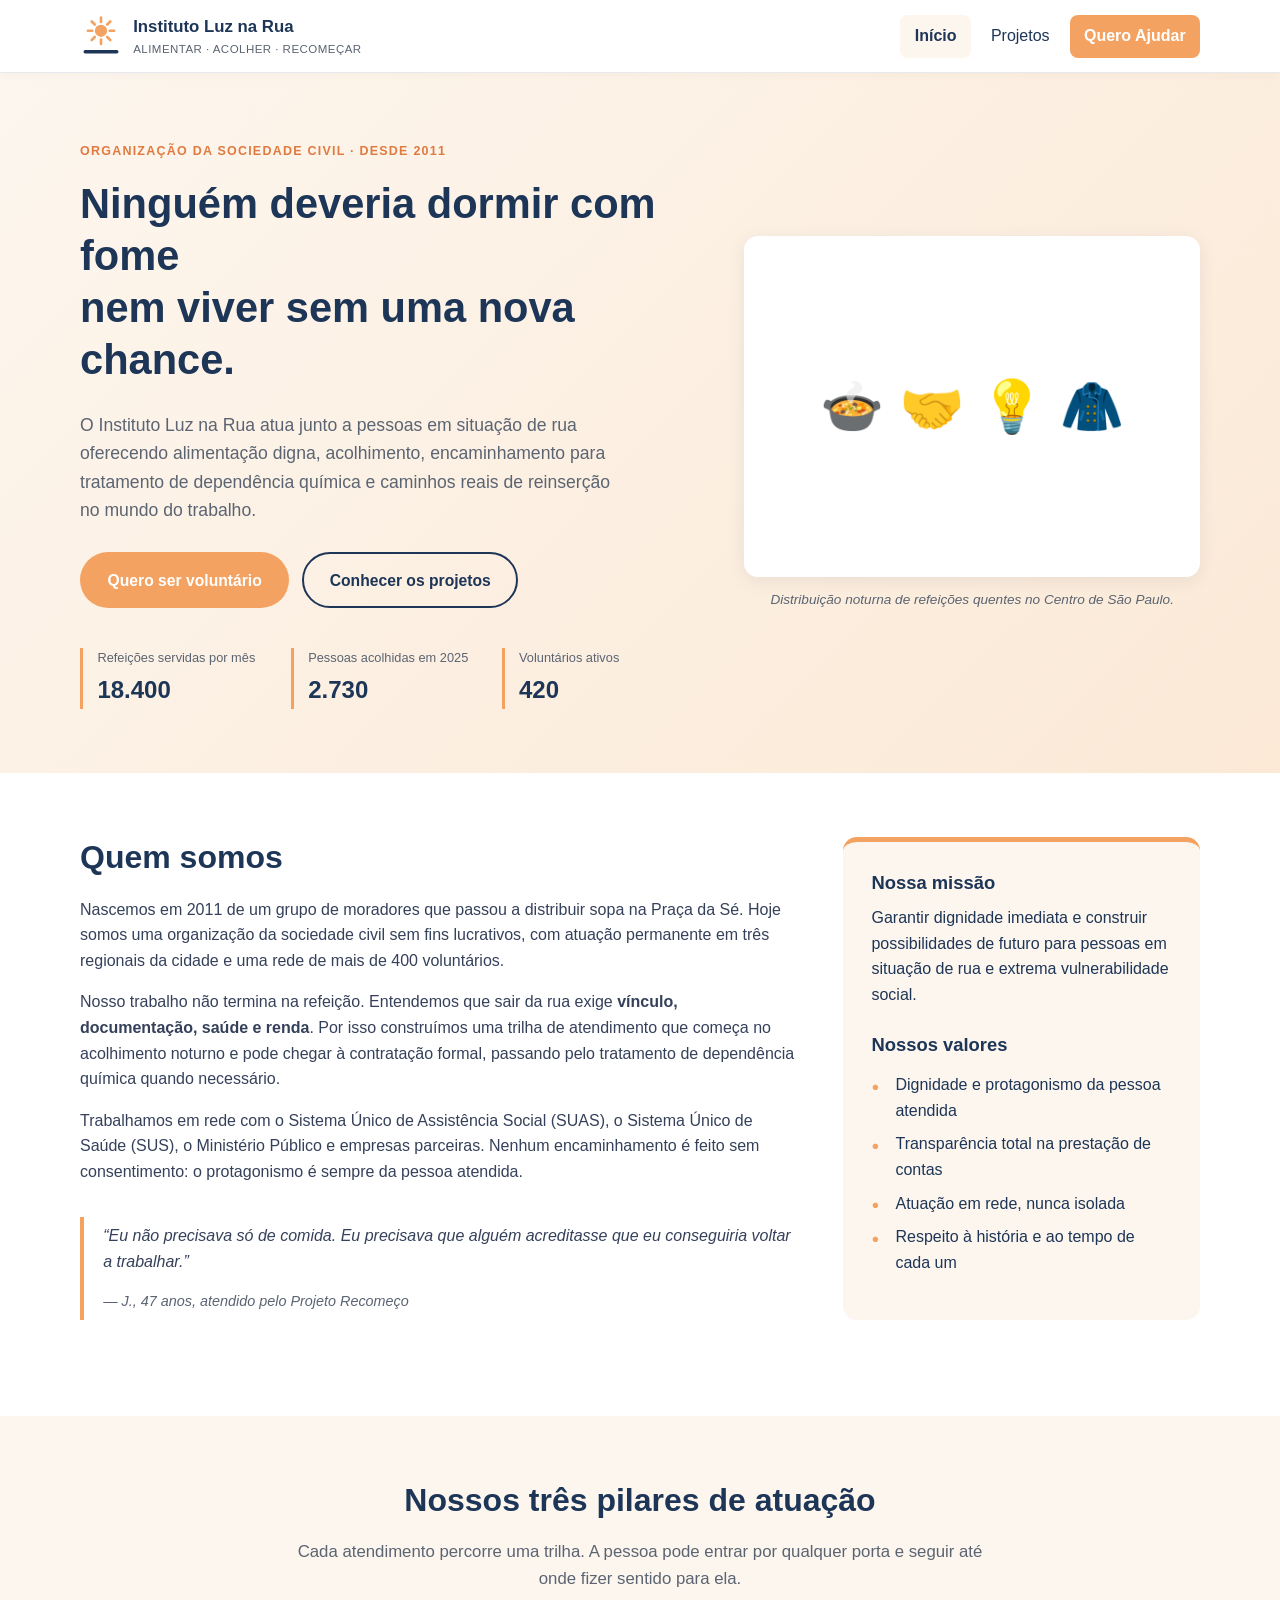
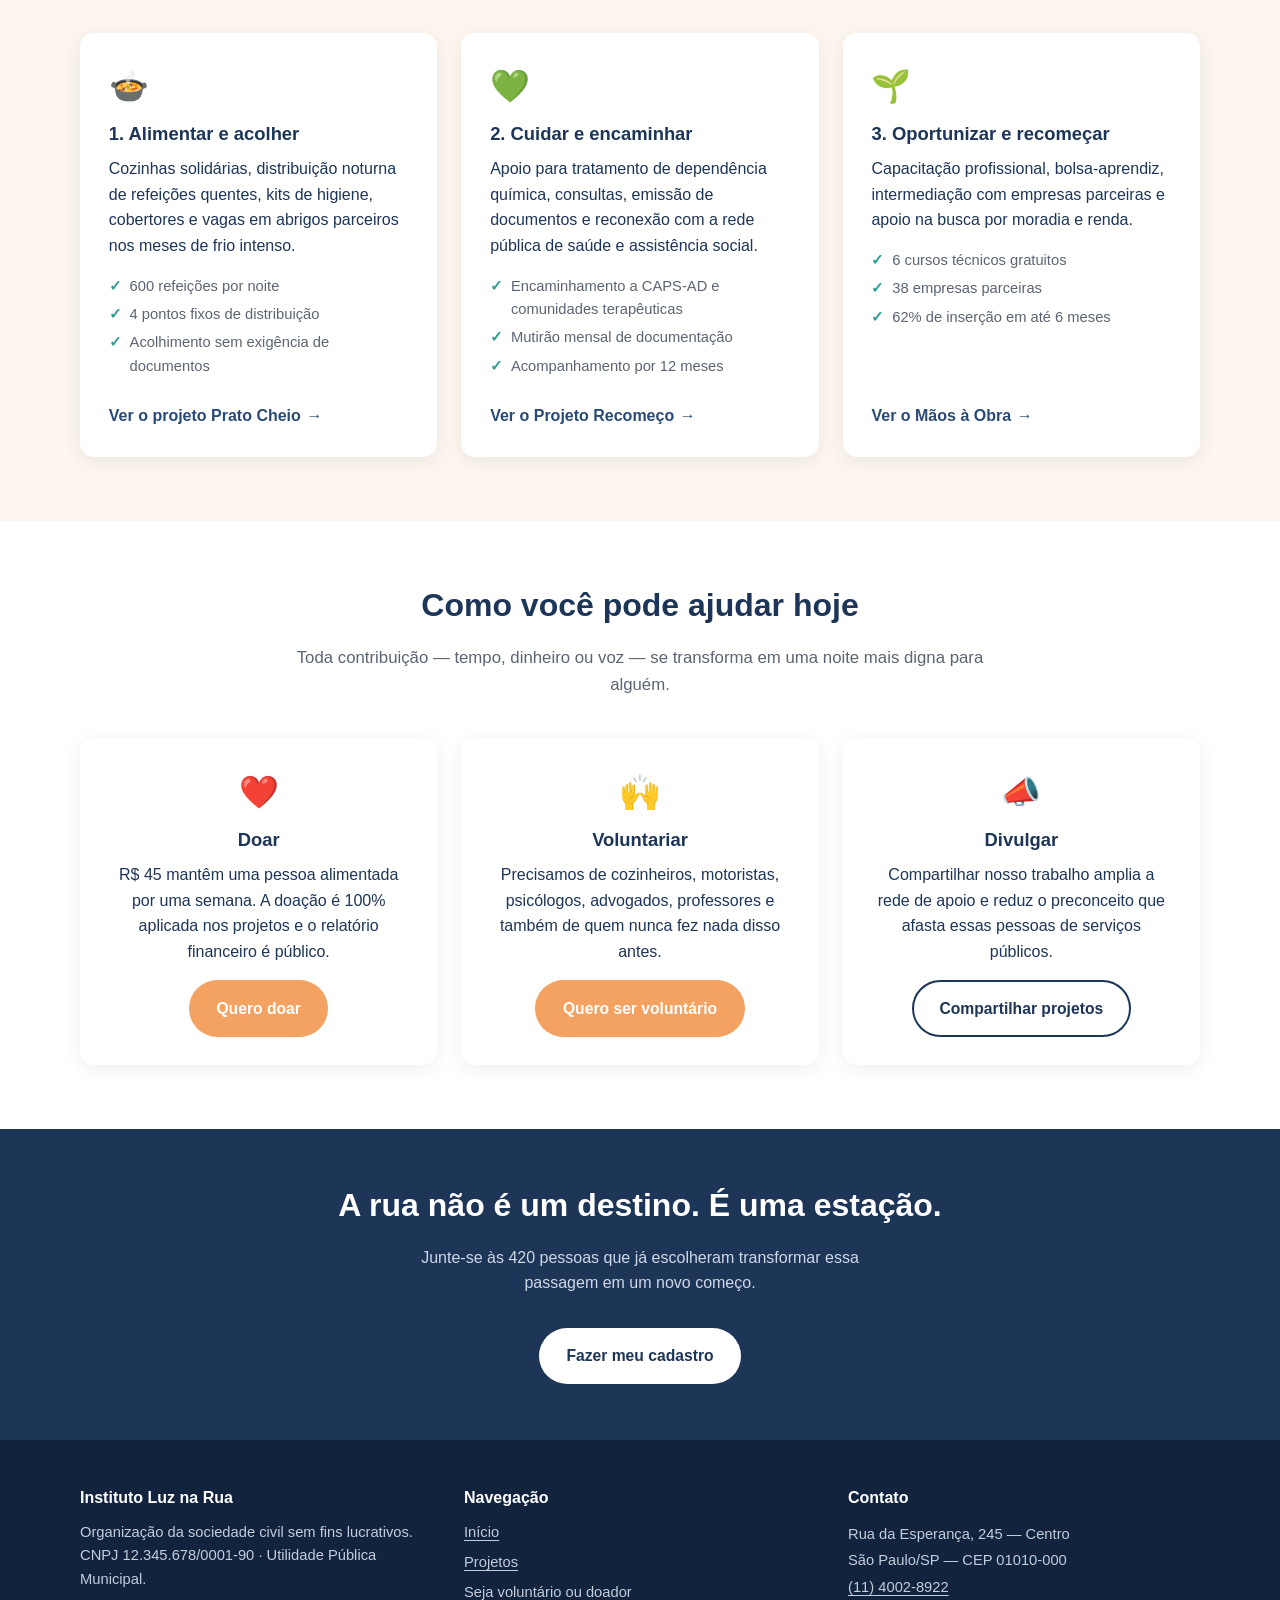
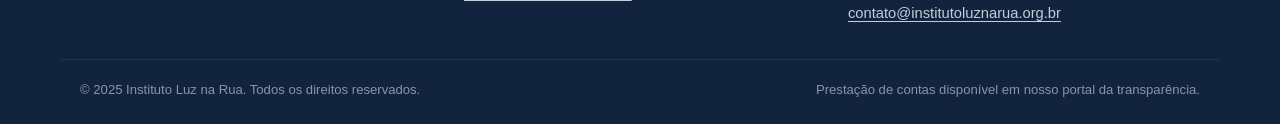
==== index.html @ 0a5a3727 "Adicionando primeira versão para testes Criação de primeira versão do site da ONG para testes de vis" ====
<!DOCTYPE html>
<html lang="pt-BR">
<head>
  <meta charset="UTF-8">
  <meta name="viewport" content="width=device-width, initial-scale=1.0">

  <title>Instituto Luz na Rua | Alimentar, acolher e recomeçar</title>
  <meta name="description" content="ONG que atua junto à população em situação de rua: alimentação, acolhimento, encaminhamento para tratamento de dependência química e geração de oportunidades.">
  <meta name="keywords" content="ONG, população em situação de rua, terceiro setor, voluntariado, doação, dependência química, inclusão social">
  <meta name="author" content="Instituto Luz na Rua">
  <meta name="robots" content="index, follow">
  <link rel="canonical" href="https://www.institutoluznarua.org.br/index.html">

  <meta property="og:type" content="website">
  <meta property="og:title" content="Instituto Luz na Rua | Alimentar, acolher e recomeçar">
  <meta property="og:description" content="Transformamos a rua em ponto de partida. Conheça nossos projetos e faça parte dessa rede de cuidado.">
  <meta property="og:locale" content="pt_BR">

  <link rel="icon" href="data:image/svg+xml,<svg xmlns='http://www.w3.org/2000/svg' viewBox='0 0 48 48'><circle cx='24' cy='20' r='10' fill='%23f4a261'/><path d='M6 42h36' stroke='%231d3557' stroke-width='4' stroke-linecap='round'/></svg>">
  <link rel="stylesheet" href="css/estilo.css">

  <script type="application/ld+json">
  {
    "@context": "https://schema.org",
    "@type": "NGO",
    "name": "Instituto Luz na Rua",
    "url": "https://www.institutoluznarua.org.br",
    "description": "Organização sem fins lucrativos que atua junto à população em situação de rua.",
    "address": {
      "@type": "PostalAddress",
      "streetAddress": "Rua da Esperança, 245 - Centro",
      "addressLocality": "São Paulo",
      "addressRegion": "SP",
      "postalCode": "01010-000",
      "addressCountry": "BR"
    },
    "telephone": "+55-11-4002-8922",
    "email": "contato@institutoluznarua.org.br"
  }
  </script>
</head>

<body>

  <a class="pular-navegacao" href="#conteudo-principal">Pular para o conteúdo principal</a>

  <header class="cabecalho">
    <div class="container cabecalho__interno">

      <a href="index.html" class="logo" aria-label="Instituto Luz na Rua — página inicial">
        <svg class="logo__icone" viewBox="0 0 48 48" width="42" height="42" aria-hidden="true" focusable="false">
          <circle cx="24" cy="18" r="7" fill="#f4a261"></circle>
          <g stroke="#f4a261" stroke-width="3" stroke-linecap="round">
            <path d="M24 3v5"></path><path d="M24 28v5"></path>
            <path d="M9 18h5"></path><path d="M34 18h5"></path>
            <path d="M13.4 7.4l3.5 3.5"></path><path d="M31.1 25.1l3.5 3.5"></path>
            <path d="M34.6 7.4l-3.5 3.5"></path><path d="M16.9 25.1l-3.5 3.5"></path>
          </g>
          <path d="M6 42h36" stroke="#1d3557" stroke-width="4" stroke-linecap="round"></path>
        </svg>
        <span class="logo__texto">
          <strong>Instituto Luz na Rua</strong>
          <small>Alimentar · Acolher · Recomeçar</small>
        </span>
      </a>

      <nav class="navegacao" aria-label="Navegação principal">
        <ul class="navegacao__lista">
          <li><a href="index.html" aria-current="page">Início</a></li>
          <li><a href="projetos.html">Projetos</a></li>
          <li><a href="cadastro.html" class="navegacao__destaque">Quero Ajudar</a></li>
        </ul>
      </nav>

    </div>
  </header>

  <main id="conteudo-principal">

    <!-- HERO -->
    <section class="hero" aria-labelledby="titulo-hero">
      <div class="container hero__interno">

        <div class="hero__texto">
          <p class="etiqueta">Organização da Sociedade Civil · desde 2011</p>

          <h1 id="titulo-hero">
            Ninguém deveria dormir com fome<br>
            nem viver sem uma nova chance.
          </h1>

          <p class="hero__descricao">
            O Instituto Luz na Rua atua junto a pessoas em situação de rua oferecendo
            alimentação digna, acolhimento, encaminhamento para tratamento de dependência
            química e caminhos reais de reinserção no mundo do trabalho.
          </p>

          <div class="hero__acoes">
            <a href="cadastro.html" class="botao botao--primario">Quero ser voluntário</a>
            <a href="projetos.html" class="botao botao--contorno">Conhecer os projetos</a>
          </div>

          <dl class="hero__indicadores">
            <div>
              <dt>Refeições servidas por mês</dt>
              <dd>18.400</dd>
            </div>
            <div>
              <dt>Pessoas acolhidas em 2025</dt>
              <dd>2.730</dd>
            </div>
            <div>
              <dt>Voluntários ativos</dt>
              <dd>420</dd>
            </div>
          </dl>
        </div>

        <figure class="hero__figura">
          <div class="hero__ilustracao" role="img"
               aria-label="Ilustração de uma praça com uma banca de distribuição de alimentos iluminada por um poste de luz.">
            <span class="hero__emoji" aria-hidden="true">🍲</span>
            <span class="hero__emoji" aria-hidden="true">🤝</span>
            <span class="hero__emoji" aria-hidden="true">💡</span>
            <span class="hero__emoji" aria-hidden="true">🧥</span>
          </div>
          <figcaption>Distribuição noturna de refeições quentes no Centro de São Paulo.</figcaption>
        </figure>

      </div>
    </section>

    <!-- QUEM SOMOS -->
    <section class="secao" id="quem-somos" aria-labelledby="titulo-quem-somos">
      <div class="container secao__grade">

        <article class="texto-corrido">
          <h2 id="titulo-quem-somos">Quem somos</h2>

          <p>
            Nascemos em 2011 de um grupo de moradores que passou a distribuir sopa na Praça da
            Sé. Hoje somos uma organização da sociedade civil sem fins lucrativos, com
            atuação permanente em três regionais da cidade e uma rede de mais de 400
            voluntários.
          </p>

          <p>
            Nosso trabalho não termina na refeição. Entendemos que sair da rua exige
            <strong>vínculo, documentação, saúde e renda</strong>. Por isso construímos uma
            trilha de atendimento que começa no acolhimento noturno e pode chegar à
            contratação formal, passando pelo tratamento de dependência química quando necessário.
          </p>

          <p>
            Trabalhamos em rede com o Sistema Único de Assistência Social (SUAS), o Sistema
            Único de Saúde (SUS), o Ministério Público e empresas parceiras. Nenhum
            encaminhamento é feito sem consentimento: o protagonismo é sempre da pessoa atendida.
          </p>

          <blockquote class="citacao">
            <p>“Eu não precisava só de comida. Eu precisava que alguém acreditasse que eu
            conseguiria voltar a trabalhar.”</p>
            <footer>— <cite>J., 47 anos, atendido pelo Projeto Recomeço</cite></footer>
          </blockquote>
        </article>

        <aside class="cartao-lateral" aria-labelledby="titulo-missao">
          <h3 id="titulo-missao">Nossa missão</h3>
          <p>
            Garantir dignidade imediata e construir possibilidades de futuro para pessoas em
            situação de rua e extrema vulnerabilidade social.
          </p>

          <h3>Nossos valores</h3>
          <ul class="lista-marcada">
            <li>Dignidade e protagonismo da pessoa atendida</li>
            <li>Transparência total na prestação de contas</li>
            <li>Atuação em rede, nunca isolada</li>
            <li>Respeito à história e ao tempo de cada um</li>
          </ul>
        </aside>

      </div>
    </section>

    <!-- PILARES -->
    <section class="secao secao--alt" aria-labelledby="titulo-pilares">
      <div class="container">

        <header class="secao__cabecalho">
          <h2 id="titulo-pilares">Nossos três pilares de atuação</h2>
          <p class="secao__subtitulo">
            Cada atendimento percorre uma trilha. A pessoa pode entrar por qualquer porta e
            seguir até onde fizer sentido para ela.
          </p>
        </header>

        <div class="grade-cartoes">

          <article class="cartao">
            <span class="cartao__icone" aria-hidden="true">🍲</span>
            <h3>1. Alimentar e acolher</h3>
            <p>
              Cozinhas solidárias, distribuição noturna de refeições quentes, kits de higiene,
              cobertores e vagas em abrigos parceiros nos meses de frio intenso.
            </p>
            <ul class="cartao__lista">
              <li>600 refeições por noite</li>
              <li>4 pontos fixos de distribuição</li>
              <li>Acolhimento sem exigência de documentos</li>
            </ul>
            <a href="projetos.html#prato-cheio" class="link-seta">Ver o projeto Prato Cheio</a>
          </article>

          <article class="cartao">
            <span class="cartao__icone" aria-hidden="true">💚</span>
            <h3>2. Cuidar e encaminhar</h3>
            <p>
              Apoio para tratamento de dependência química, consultas, emissão de documentos
              e reconexão com a rede pública de saúde e assistência social.
            </p>
            <ul class="cartao__lista">
              <li>Encaminhamento a CAPS-AD e comunidades terapêuticas</li>
              <li>Mutirão mensal de documentação</li>
              <li>Acompanhamento por 12 meses</li>
            </ul>
            <a href="projetos.html#recomeco" class="link-seta">Ver o Projeto Recomeço</a>
          </article>

          <article class="cartao">
            <span class="cartao__icone" aria-hidden="true">🌱</span>
            <h3>3. Oportunizar e recomeçar</h3>
            <p>
              Capacitação profissional, bolsa-aprendiz, intermediação com empresas parceiras
              e apoio na busca por moradia e renda.
            </p>
            <ul class="cartao__lista">
              <li>6 cursos técnicos gratuitos</li>
              <li>38 empresas parceiras</li>
              <li>62% de inserção em até 6 meses</li>
            </ul>
            <a href="projetos.html#maos-a-obra" class="link-seta">Ver o Mãos à Obra</a>
          </article>

        </div>
      </div>
    </section>

    <!-- COMO AJUDAR -->
    <section class="secao" aria-labelledby="titulo-como-ajudar">
      <div class="container">

        <header class="secao__cabecalho">
          <h2 id="titulo-como-ajudar">Como você pode ajudar hoje</h2>
          <p class="secao__subtitulo">
            Toda contribuição — tempo, dinheiro ou voz — se transforma em uma noite mais
            digna para alguém.
          </p>
        </header>

        <div class="grade-cartoes grade-cartoes--tres">

          <article class="cartao cartao--acao">
            <span class="cartao__icone" aria-hidden="true">❤️</span>
            <h3>Doar</h3>
            <p>
              R$ 45 mantêm uma pessoa alimentada por uma semana. A doação é 100% aplicada
              nos projetos e o relatório financeiro é público.
            </p>
            <a href="cadastro.html?perfil=doador" class="botao botao--primario">Quero doar</a>
          </article>

          <article class="cartao cartao--acao">
            <span class="cartao__icone" aria-hidden="true">🙌</span>
            <h3>Voluntariar</h3>
            <p>
              Precisamos de cozinheiros, motoristas, psicólogos, advogados, professores e
              também de quem nunca fez nada disso antes.
            </p>
            <a href="cadastro.html?perfil=voluntario" class="botao botao--primario">Quero ser voluntário</a>
          </article>

          <article class="cartao cartao--acao">
            <span class="cartao__icone" aria-hidden="true">📣</span>
            <h3>Divulgar</h3>
            <p>
              Compartilhar nosso trabalho amplia a rede de apoio e reduz o preconceito
              que afasta essas pessoas de serviços públicos.
            </p>
            <a href="projetos.html" class="botao botao--contorno">Compartilhar projetos</a>
          </article>

        </div>
      </div>
    </section>

    <!-- CHAMADA FINAL -->
    <section class="chamada-final" aria-labelledby="titulo-chamada">
      <div class="container chamada-final__interno">
        <h2 id="titulo-chamada">A rua não é um destino. É uma estação.</h2>
        <p>
          Junte-se às 420 pessoas que já escolheram transformar essa passagem em um
          novo começo.
        </p>
        <a href="cadastro.html" class="botao botao--claro">Fazer meu cadastro</a>
      </div>
    </section>

  </main>

  <footer class="rodape">
    <div class="container rodape__grade">

      <section class="rodape__coluna" aria-labelledby="rodape-instituto">
        <h2 id="rodape-instituto" class="rodape__titulo">Instituto Luz na Rua</h2>
        <p>
          Organização da sociedade civil sem fins lucrativos.<br>
          CNPJ 12.345.678/0001-90 · Utilidade Pública Municipal.
        </p>
      </section>

      <nav class="rodape__coluna" aria-labelledby="rodape-navegacao">
        <h2 id="rodape-navegacao" class="rodape__titulo">Navegação</h2>
        <ul class="rodape__lista">
          <li><a href="index.html">Início</a></li>
          <li><a href="projetos.html">Projetos</a></li>
          <li><a href="cadastro.html">Seja voluntário ou doador</a></li>
        </ul>
      </nav>

      <section class="rodape__coluna" aria-labelledby="rodape-contato">
        <h2 id="rodape-contato" class="rodape__titulo">Contato</h2>
        <address class="rodape__endereco">
          Rua da Esperança, 245 — Centro<br>
          São Paulo/SP — CEP 01010-000<br>
          <a href="tel:+551140028922">(11) 4002-8922</a><br>
          <a href="mailto:contato@institutoluznarua.org.br">contato@institutoluznarua.org.br</a>
        </address>
      </section>

    </div>

    <div class="container rodape__base">
      <p>&copy; 2025 Instituto Luz na Rua. Todos os direitos reservados.</p>
      <p>Prestação de contas disponível em nosso portal da transparência.</p>
    </div>
  </footer>

  <script src="js/script.js"></script>
</body>
</html>
---- css/estilo.css ----
/* ============================================================
   INSTITUTO LUZ NA RUA — Folha de estilos principal
   ============================================================ */

:root {
  --azul: #1d3557;
  --azul-claro: #2a4a76;
  --laranja: #f4a261;
  --laranja-escuro: #e07a3f;
  --bege: #fdf6ee;
  --branco: #ffffff;
  --cinza: #5b6472;
  --cinza-claro: #e6e9ee;
  --verde: #2a9d8f;
  --verde-claro: #e6f4f1;
  --vermelho: #c1121f;
  --sombra: 0 4px 18px rgba(29, 53, 87, 0.08);
  --raio: 14px;
  --max: 1160px;
}

/* ---------- Reset básico ---------- */
*, *::before, *::after { box-sizing: border-box; }

html { scroll-behavior: smooth; }

body {
  margin: 0;
  font-family: 'Segoe UI', Roboto, 'Helvetica Neue', Arial, sans-serif;
  font-size: 1rem;
  line-height: 1.6;
  color: var(--azul);
  background-color: var(--branco);
  -webkit-font-smoothing: antialiased;
}

img, svg { max-width: 100%; display: block; }

h1, h2, h3 { line-height: 1.25; margin: 0 0 .6em; color: var(--azul); }
h1 { font-size: clamp(1.75rem, 3.5vw, 2.6rem); }
h2 { font-size: clamp(1.4rem, 2.6vw, 2rem); }
h3 { font-size: 1.15rem; }
p  { margin: 0 0 1em; }

a { color: var(--azul-claro); text-decoration: underline; text-underline-offset: 3px; }
a:hover { color: var(--laranja-escuro); }

ul, ol { padding-left: 1.2rem; }

/* ---------- Acessibilidade ---------- */
.sr-only {
  position: absolute; width: 1px; height: 1px;
  padding: 0; margin: -1px; overflow: hidden;
  clip: rect(0,0,0,0); white-space: nowrap; border: 0;
}

.pular-navegacao {
  position: absolute; top: -100px; left: 0;
  background: var(--azul); color: var(--branco);
  padding: .8rem 1.2rem; z-index: 999; text-decoration: none;
  border-radius: 0 0 var(--raio) 0;
}
.pular-navegacao:focus { top: 0; color: var(--branco); }

:focus-visible {
  outline: 3px solid var(--laranja);
  outline-offset: 2px;
  border-radius: 4px;
}

/* ---------- Layout ---------- */
.container {
  width: 100%;
  max-width: var(--max);
  margin-inline: auto;
  padding-inline: 1.25rem;
}

.secao { padding: 4rem 0; }
.secao--alt { background: var(--bege); }

.secao__cabecalho { max-width: 720px; margin: 0 auto 2.5rem; text-align: center; }
.secao__subtitulo { color: var(--cinza); font-size: 1.05rem; }

.secao__grade {
  display: grid;
  grid-template-columns: 2fr 1fr;
  gap: 3rem;
  align-items: start;
}

/* ---------- Cabeçalho ---------- */
.cabecalho {
  background: var(--branco);
  border-bottom: 1px solid var(--cinza-claro);
  position: sticky; top: 0; z-index: 100;
  box-shadow: 0 2px 10px rgba(0,0,0,.03);
}
.cabecalho__interno {
  display: flex; align-items: center; justify-content: space-between;
  gap: 1.5rem; padding-block: .85rem;
}

.logo { display: flex; align-items: center; gap: .7rem; text-decoration: none; }
.logo__texto strong { display: block; font-size: 1.05rem; color: var(--azul); }
.logo__texto small { display: block; font-size: .72rem; color: var(--cinza); letter-spacing: .04em; text-transform: uppercase; }

.navegacao__lista {
  display: flex; gap: .35rem; list-style: none; margin: 0; padding: 0;
}
.navegacao__lista a {
  display: inline-block; padding: .55rem .9rem;
  text-decoration: none; color: var(--azul);
  border-radius: 8px; font-weight: 500;
  transition: background .15s, color .15s;
}
.navegacao__lista a:hover { background: var(--bege); color: var(--laranja-escuro); }
.navegacao__lista a[aria-current="page"] { background: var(--bege); font-weight: 700; }
.navegacao__destaque {
  background: var(--laranja) !important;
  color: var(--branco) !important;
  font-weight: 700 !important;
}
.navegacao__destaque:hover { background: var(--laranja-escuro) !important; }

/* ---------- Botões ---------- */
.botao {
  display: inline-block; padding: .85rem 1.6rem;
  border-radius: 50px; font-weight: 700;
  text-decoration: none; border: 2px solid transparent;
  cursor: pointer; font-size: .98rem; font-family: inherit;
  transition: transform .12s, background .15s, color .15s, border-color .15s;
  text-align: center;
}
.botao:hover { transform: translateY(-2px); }

.botao--primario { background: var(--laranja); color: var(--branco); }
.botao--primario:hover { background: var(--laranja-escuro); color: var(--branco); }

.botao--contorno { background: transparent; color: var(--azul); border-color: var(--azul); }
.botao--contorno:hover { background: var(--azul); color: var(--branco); }

.botao--claro { background: var(--branco); color: var(--azul); }
.botao--claro:hover { background: var(--bege); color: var(--azul); }

/* ---------- Hero ---------- */
.hero {
  background: linear-gradient(135deg, var(--bege) 0%, #fbe9d6 100%);
  padding: 4rem 0;
}
.hero__interno {
  display: grid; grid-template-columns: 1.15fr .85fr;
  gap: 3rem; align-items: center;
}
.etiqueta {
  display: inline-block; font-size: .78rem; font-weight: 700;
  text-transform: uppercase; letter-spacing: .1em;
  color: var(--laranja-escuro); margin-bottom: 1rem;
}
.hero__descricao { font-size: 1.1rem; color: var(--cinza); max-width: 55ch; }
.hero__acoes { display: flex; flex-wrap: wrap; gap: .8rem; margin: 1.75rem 0 2.5rem; }

.hero__indicadores {
  display: grid; grid-template-columns: repeat(3, 1fr);
  gap: 1rem; margin: 0;
}
.hero__indicadores > div {
  border-left: 3px solid var(--laranja);
  padding-left: .9rem;
}
.hero__indicadores dt { font-size: .8rem; color: var(--cinza); }
.hero__indicadores dd {
  margin: .15rem 0 0; font-size: 1.5rem; font-weight: 800;
  color: var(--azul);
}

.hero__figura { margin: 0; }
.hero__ilustracao {
  background: var(--branco);
  border-radius: var(--raio);
  box-shadow: var(--sombra);
  aspect-ratio: 4/3;
  display: flex; align-items: center; justify-content: center;
  flex-wrap: wrap; gap: 1rem; padding: 2rem;
  font-size: 3.2rem;
}
.hero__figura figcaption {
  font-size: .85rem; color: var(--cinza); text-align: center;
  margin-top: .75rem; font-style: italic;
}

/* ---------- Cartões ---------- */
.grade-cartoes {
  display: grid; grid-template-columns: repeat(3, 1fr); gap: 1.5rem;
}
.grade-cartoes--tres { grid-template-columns: repeat(3, 1fr); }

.cartao {
  background: var(--branco);
  border-radius: var(--raio);
  padding: 1.8rem;
  box-shadow: var(--sombra);
  display: flex; flex-direction: column;
  transition: transform .15s;
}
.cartao:hover { transform: translateY(-4px); }
.cartao__icone { font-size: 2rem; margin-bottom: .6rem; }
.cartao__lista { list-style: none; padding: 0; margin: 0 0 1.25rem; }
.cartao__lista li {
  padding-left: 1.3rem; position: relative;
  font-size: .92rem; color: var(--cinza); margin-bottom: .3rem;
}
.cartao__lista li::before {
  content: "✓"; position: absolute; left: 0;
  color: var(--verde); font-weight: 700;
}
.cartao .link-seta { margin-top: auto; }

.cartao--acao { text-align: center; align-items: center; }
.cartao--acao .botao { margin-top: auto; }

.cartao--numero {
  background: var(--branco); text-align: center;
  padding: 2rem 1.2rem;
}
.cartao__numero {
  display: block; font-size: 2.2rem; font-weight: 800;
  color: var(--laranja-escuro); line-height: 1;
}
.cartao--numero p { margin: .5rem 0 0; color: var(--cinza); font-size: .95rem; }

.link-seta {
  font-weight: 700; text-decoration: none; color: var(--azul-claro);
  display: inline-flex; align-items: center; gap: .35rem;
}
.link-seta::after { content: "→"; transition: transform .15s; }
.link-seta:hover::after { transform: translateX(4px); }

/* ---------- Texto corrido / citação ---------- */
.texto-corrido p { color: #35405a; }

.citacao {
  border-left: 4px solid var(--laranja);
  padding: .4rem 0 .4rem 1.2rem;
  margin: 2rem 0;
  font-style: italic; color: var(--azul-claro);
}
.citacao footer { font-size: .9rem; font-style: normal; color: var(--cinza); margin-top: .5rem; }

.cartao-lateral {
  background: var(--bege);
  border-radius: var(--raio);
  padding: 1.8rem;
  border-top: 5px solid var(--laranja);
}
.cartao-lateral h3:not(:first-child) { margin-top: 1.6rem; }

.lista-marcada { list-style: none; padding: 0; }
.lista-marcada li {
  padding-left: 1.5rem; position: relative; margin-bottom: .5rem;
}
.lista-marcada li::before {
  content: "●"; position: absolute; left: 0;
  color: var(--laranja); font-size: .8rem; top: .3rem;
}

.lista-numerada li { margin-bottom: .5rem; }

/* ---------- Chamada final ---------- */
.chamada-final {
  background: var(--azul); color: var(--branco);
  padding: 3.5rem 0; text-align: center;
}
.chamada-final h2 { color: var(--branco); }
.chamada-final p { color: #cfd9e8; max-width: 55ch; margin-inline: auto; }
.chamada-final .botao { margin-top: 1rem; }

/* ---------- Rodapé ---------- */
.rodape {
  background: #12233d; color: #c3cddc;
  padding: 3rem 0 1.5rem; font-size: .92rem;
}
.rodape a { color: #c3cddc; }
.rodape a:hover { color: var(--laranja); }
.rodape__grade {
  display: grid; grid-template-columns: repeat(3, 1fr);
  gap: 2rem; margin-bottom: 2rem;
}
.rodape__titulo { color: var(--branco); font-size: 1rem; margin-bottom: .8rem; }
.rodape__lista { list-style: none; padding: 0; margin: 0; }
.rodape__lista li { margin-bottom: .4rem; }
.rodape__endereco { font-style: normal; line-height: 1.8; }
.rodape__base {
  border-top: 1px solid #22334f; padding-top: 1.2rem;
  display: flex; justify-content: space-between; flex-wrap: wrap;
  gap: .5rem; font-size: .82rem; color: #8795ab;
}
.rodape__base p { margin: 0; }

/* ============================================================
   PÁGINA DE PROJETOS
   ============================================================ */

.pagina-topo {
  background: linear-gradient(135deg, var(--bege), #fbe9d6);
  padding: 2.5rem 0 3.5rem;
}
.pagina-topo__descricao { max-width: 65ch; color: var(--cinza); font-size: 1.08rem; }

.trilha ol {
  list-style: none; padding: 0; margin: 0 0 1.5rem;
  display: flex; gap: .5rem; font-size: .85rem; color: var(--cinza);
}
.trilha li + li::before { content: "/"; margin-right: .5rem; color: var(--cinza-claro); }
.trilha a { text-decoration: none; }

.indice { background: var(--branco); border-bottom: 1px solid var(--cinza-claro); position: sticky; top: 68px; z-index: 50; }
.indice__interno {
  display: flex; align-items: center; gap: 1rem;
  padding-block: .85rem; flex-wrap: wrap;
}
.indice__rotulo { font-size: .8rem; text-transform: uppercase; letter-spacing: .08em; color: var(--cinza); }
.indice ul { list-style: none; padding: 0; margin: 0; display: flex; gap: .5rem; flex-wrap: wrap; }
.indice a {
  display: inline-block; padding: .35rem .85rem;
  background: var(--bege); border-radius: 50px;
  text-decoration: none; font-size: .9rem; color: var(--azul); font-weight: 600;
}
.indice a:hover { background: var(--laranja); color: var(--branco); }

.projeto { padding: 4rem 0; }
.projeto--alt { background: var(--bege); }

.projeto__grade {
  display: grid; grid-template-columns: 1fr 1.4fr;
  gap: 3rem; align-items: center;
}
.projeto__grade--invertido { grid-template-columns: 1.4fr 1fr; }

.projeto__midia { margin: 0; }
.projeto__ilustracao {
  border-radius: var(--raio); aspect-ratio: 4/3;
  display: flex; align-items: center; justify-content: center;
  font-size: 5rem; box-shadow: var(--sombra);
}
.projeto__ilustracao--laranja { background: linear-gradient(135deg, #ffe9d2, #fbd0a0); }
.projeto__ilustracao--verde   { background: linear-gradient(135deg, #d9f0eb, #a9dfd4); }
.projeto__ilustracao--azul    { background: linear-gradient(135deg, #d6e2f2, #a9c2e2); }

.projeto__legenda {
  font-size: .82rem; color: var(--cinza);
  margin-top: .75rem; font-style: italic; text-align: center;
}

.projeto__conteudo h2 { margin-bottom: .4em; }
.projeto__conteudo p { color: #35405a; }

.projeto__numeros {
  display: grid; grid-template-columns: repeat(3, 1fr);
  gap: 1rem; margin: 1.75rem 0 0;
  border-top: 1px solid var(--cinza-claro); padding-top: 1.25rem;
}
.projeto__numeros dt { font-size: .78rem; color: var(--cinza); text-transform: uppercase; letter-spacing: .04em; }
.projeto__numeros dd { margin: .2rem 0 0; font-size: 1.4rem; font-weight: 800; color: var(--laranja-escuro); }

.grade-cursos { display: flex; flex-wrap: wrap; gap: .5rem; margin: 1rem 0 1.5rem; }
.chip {
  background: var(--azul); color: var(--branco);
  padding: .35rem .9rem; border-radius: 50px; font-size: .85rem; font-weight: 600;
}

/* ============================================================
   PÁGINA DE CADASTRO — Formulário
   ============================================================ */

.container--formulario {
  display: grid;
  grid-template-columns: 300px 1fr;
  gap: 3rem;
  align-items: start;
}

.formulario__lateral {
  background: var(--bege);
  border-radius: var(--raio);
  padding: 1.8rem;
  border-top: 5px solid var(--laranja);
  position: sticky;
  top: 90px;
}
.formulario__lateral h2 { font-size: 1.1rem; }
.formulario__lateral .lista-marcada li { font-size: .9rem; }

.aviso-privacidade {
  font-size: .82rem; color: var(--cinza);
  background: var(--branco); padding: .9rem;
  border-radius: 8px; margin-top: 1.25rem;
}

.formulario__principal {
  background: var(--branco);
  border-radius: var(--raio);
  padding: 2rem;
  box-shadow: var(--sombra);
}

fieldset {
  border: 0;
  padding: 0;
  margin: 0 0 2.25rem;
}
fieldset:last-of-type { margin-bottom: 1.5rem; }

legend {
  font-size: 1.1rem;
  font-weight: 800;
  color: var(--azul);
  padding: 0 0 .3rem;
  margin-bottom: 1.25rem;
  border-bottom: 2px solid var(--laranja);
  display: block;
  width: 100%;
}

.campo { margin-bottom: 1.15rem; }
.campo-grupo {
  display: grid;
  grid-template-columns: repeat(auto-fit, minmax(180px, 1fr));
  gap: 1rem;
}
.campo-grupo--cep { grid-template-columns: 1fr; max-width: 240px; }
.campo-grupo--numero { grid-template-columns: 2fr 3fr; }
.campo--uf { max-width: 120px; }

.campo label,
.rotulo-grupo {
  display: block;
  font-weight: 600;
  font-size: .92rem;
  color: var(--azul);
  margin-bottom: .35rem;
}

.obrigatorio { color: var(--vermelho); font-weight: 700; }

.campo input,
.campo select,
.campo textarea {
  width: 100%;
  font-family: inherit;
  font-size: 1rem;
  color: var(--azul);
  padding: .7rem .85rem;
  border: 2px solid var(--cinza-claro);
  border-radius: 10px;
  background: var(--branco);
  transition: border-color .15s, box-shadow .15s;
}

.campo input:focus,
.campo select:focus,
.campo textarea:focus {
  outline: none;
  border-color: var(--laranja);
  box-shadow: 0 0 0 4px rgba(244, 162, 97, .18);
}

.campo textarea { resize: vertical; min-height: 90px; }

.ajuda {
  display: block;
  font-size: .8rem;
  color: var(--cinza);
  margin-top: .3rem;
}

.erro {
  display: block;
  font-size: .82rem;
  color: var(--vermelho);
  font-weight: 600;
  margin-top: .3rem;
}

/* Estados de validação nativa */
.campo input:user-invalid,
.campo select:user-invalid,
.campo textarea:user-invalid {
  border-color: var(--vermelho);
  background-color: #fff5f5;
}

.campo input:user-valid:not(:placeholder-shown) {
  border-color: var(--verde);
}

/* Radio / Checkbox customizados */
.opcoes { display: flex; flex-wrap: wrap; gap: .6rem; }
.opcoes--checks { gap: .5rem; }

.opcao {
  display: inline-flex;
  align-items: center;
  gap: .5rem;
  padding: .55rem .95rem;
  border: 2px solid var(--cinza-claro);
  border-radius: 50px;
  cursor: pointer;
  font-size: .92rem;
  font-weight: 500;
  transition: border-color .15s, background .15s;
  background: var(--branco);
}
.opcao:hover { border-color: var(--laranja); }
.opcao input { accent-color: var(--laranja); width: 1.1rem; height: 1.1rem; margin: 0; }
.opcao:has(input:checked) {
  border-color: var(--laranja);
  background: #fff4e7;
  font-weight: 700;
}

.opcao--termo {
  border-radius: 10px;
  width: 100%;
  padding: .85rem 1rem;
  align-items: flex-start;
  margin-bottom: .6rem;
  line-height: 1.5;
}
.opcao--termo input { margin-top: .25rem; flex-shrink: 0; }

/* Ações do formulário */
.formulario__acoes {
  display: flex; gap: .75rem; justify-content: flex-end;
  flex-wrap: wrap; padding-top: 1.25rem;
  border-top: 1px solid var(--cinza-claro);
}

.formulario__legenda {
  font-size: .82rem; color: var(--cinza); text-align: right;
  margin: .75rem 0 0;
}

/* Mensagem de sucesso */
.mensagem-sucesso {
  background: var(--verde-claro);
  border-left: 5px solid var(--verde);
  padding: 1.75rem;
  border-radius: var(--raio);
  margin-top: 1.5rem;
}
.mensagem-sucesso h2 { color: var(--verde); }

/* ---------- Responsividade ---------- */
@media (max-width: 960px) {
  .hero__interno,
  .secao__grade,
  .projeto__grade,
  .projeto__grade--invertido,
  .container--formulario,
  .grade-cartoes,
  .grade-cartoes--tres,
  .rodape__grade {
    grid-template-columns: 1fr;
  }

  .hero__indicadores { grid-template-columns: repeat(3, 1fr); }
  .projeto__grade--invertido .projeto__midia { order: -1; }
  .formulario__lateral { position: static; }
  .indice { position: static; }
}

@media (max-width: 620px) {
  .cabecalho__interno { flex-direction: column; gap: .75rem; }
  .hero__indicadores { grid-template-columns: 1fr; }
  .projeto__numeros { grid-template-columns: 1fr; gap: .75rem; }
  .campo-grupo--numero { grid-template-columns: 1fr; }
  .rodape__base { flex-direction: column; }
  .formulario__acoes { flex-direction: column-reverse; }
  .formulario__acoes .botao { width: 100%; }
}
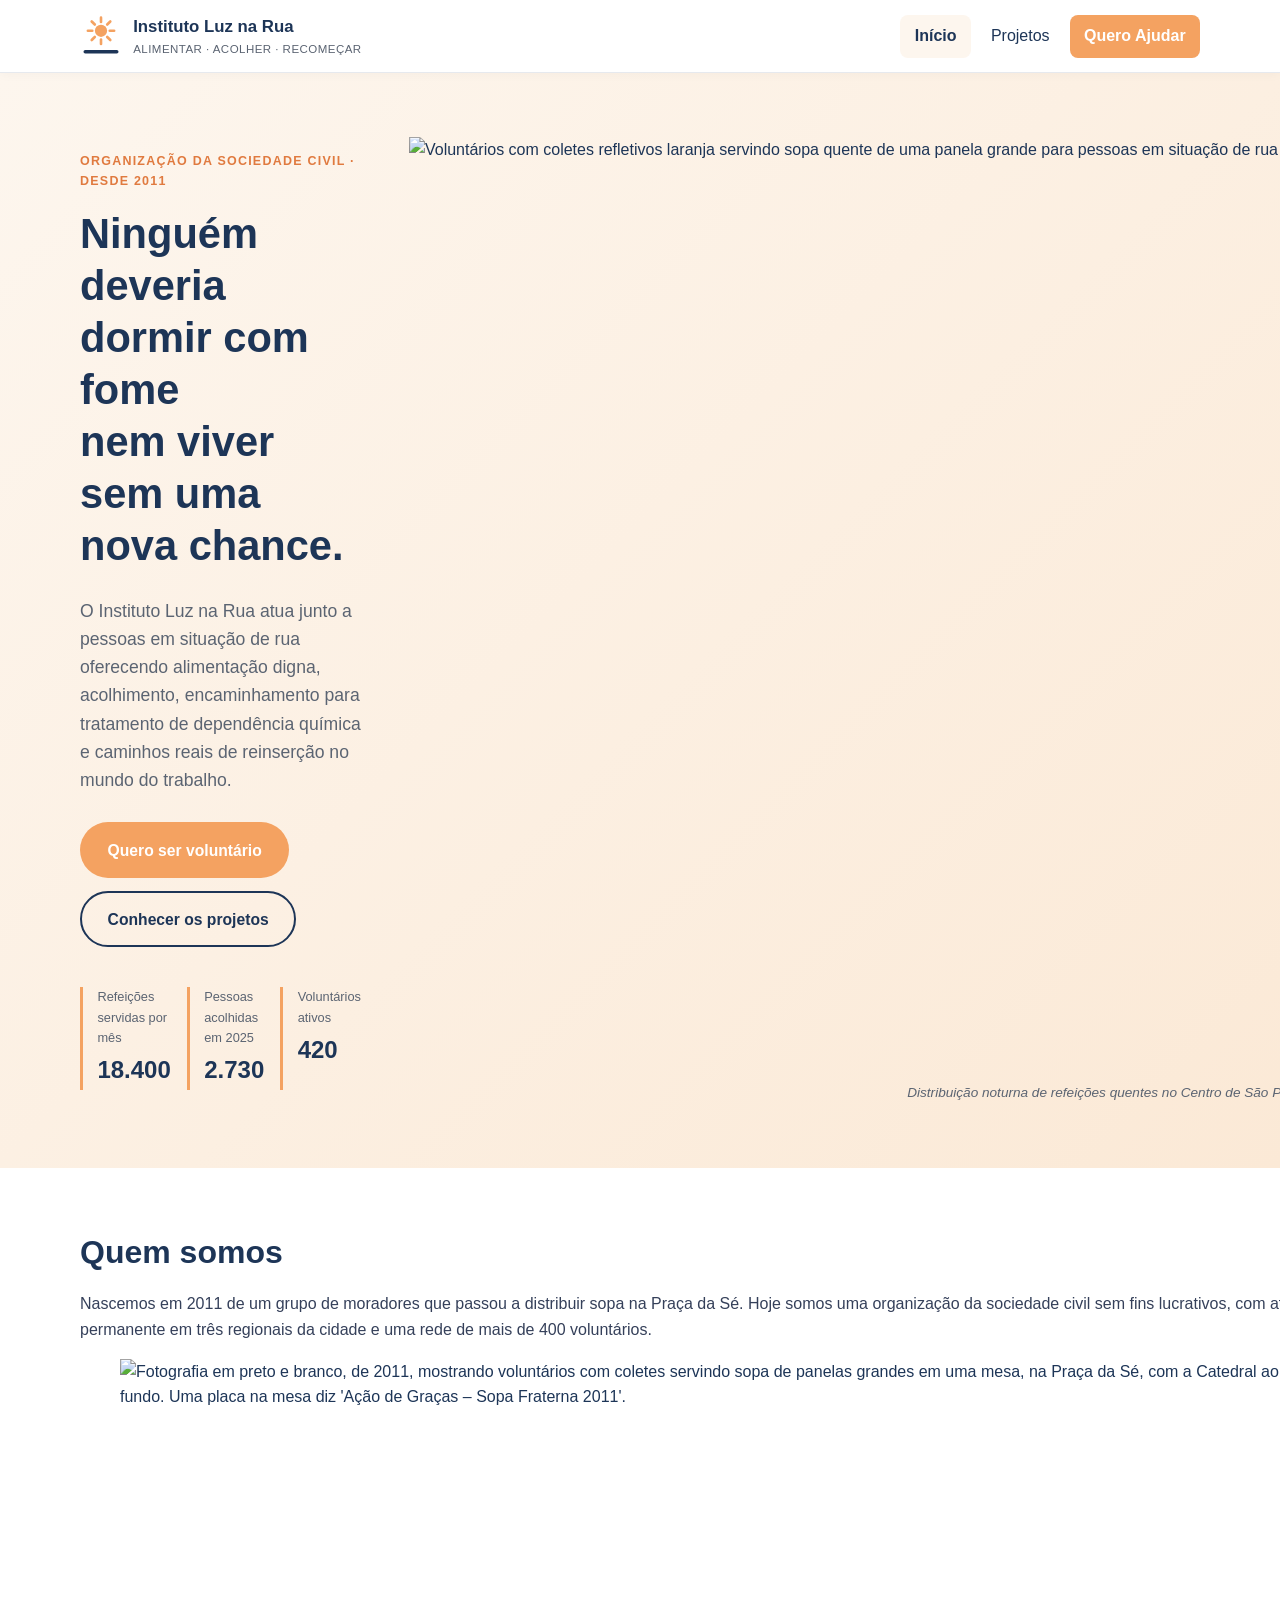
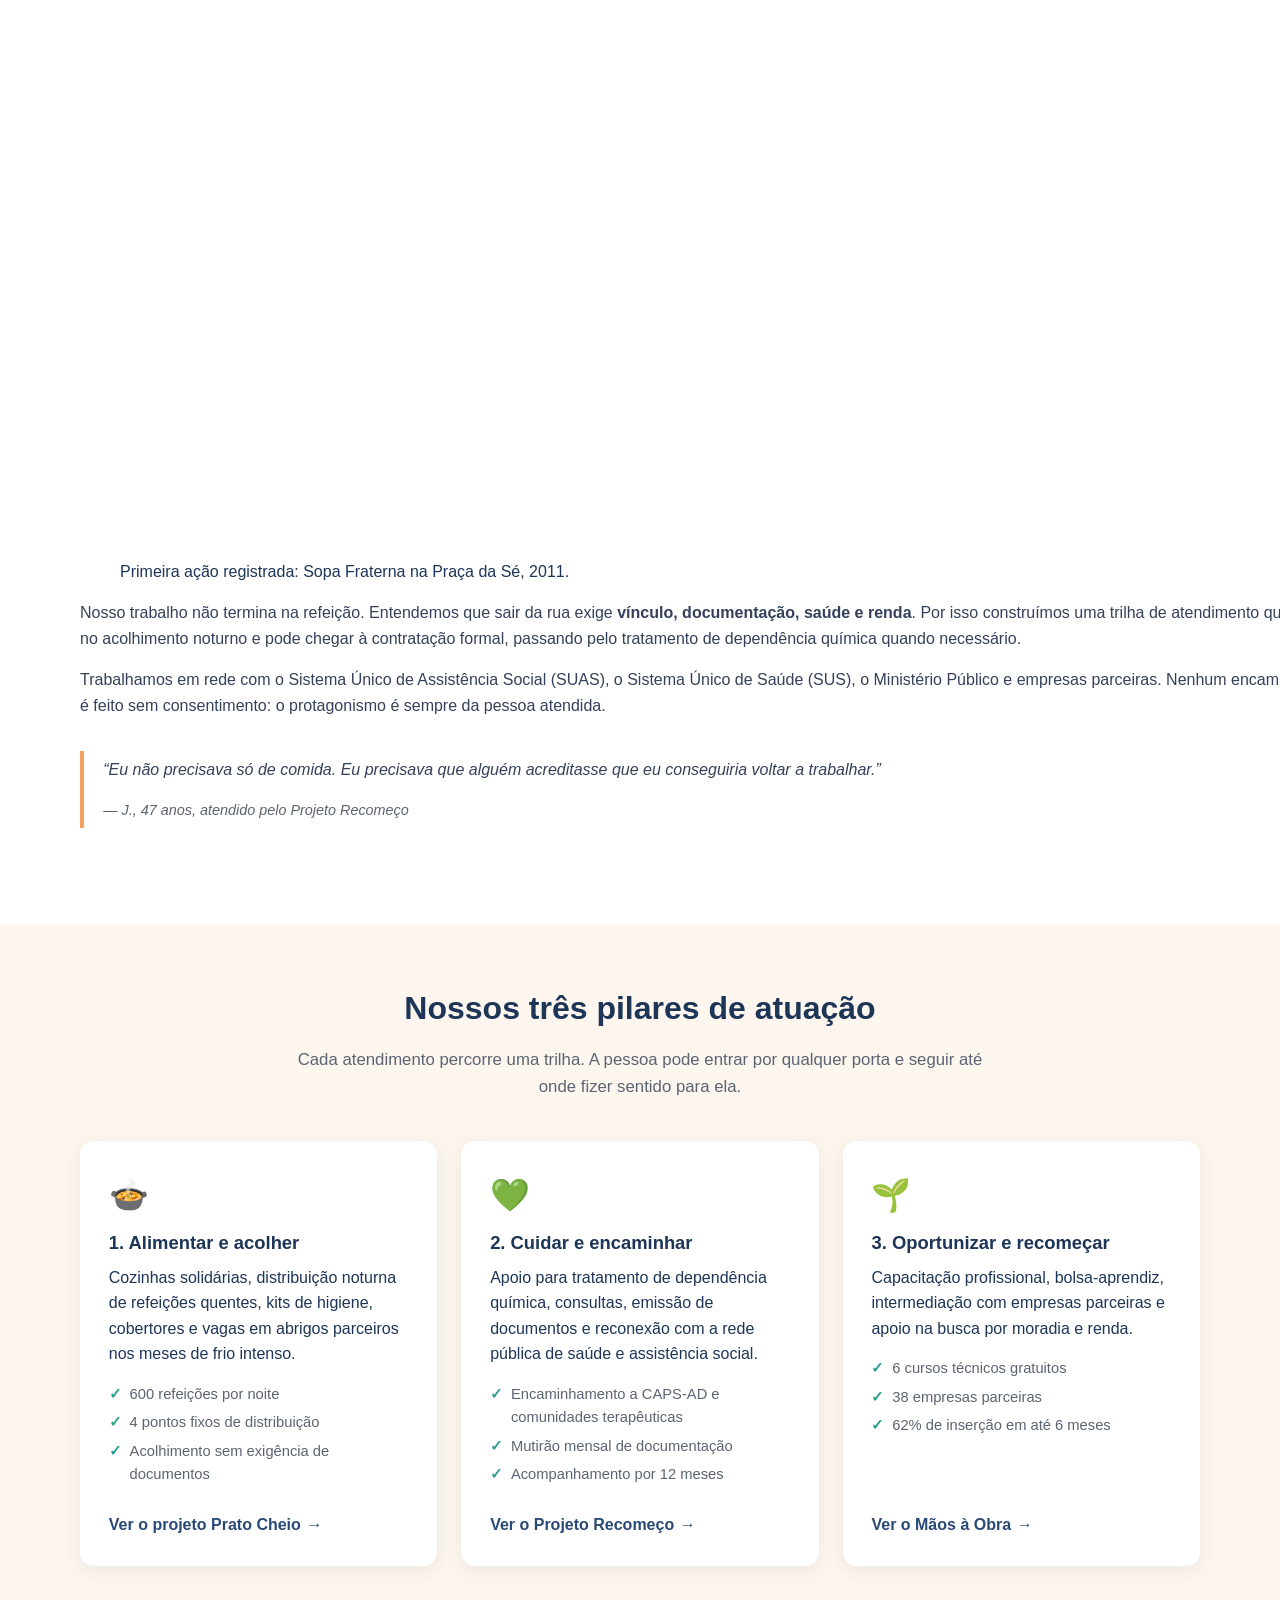
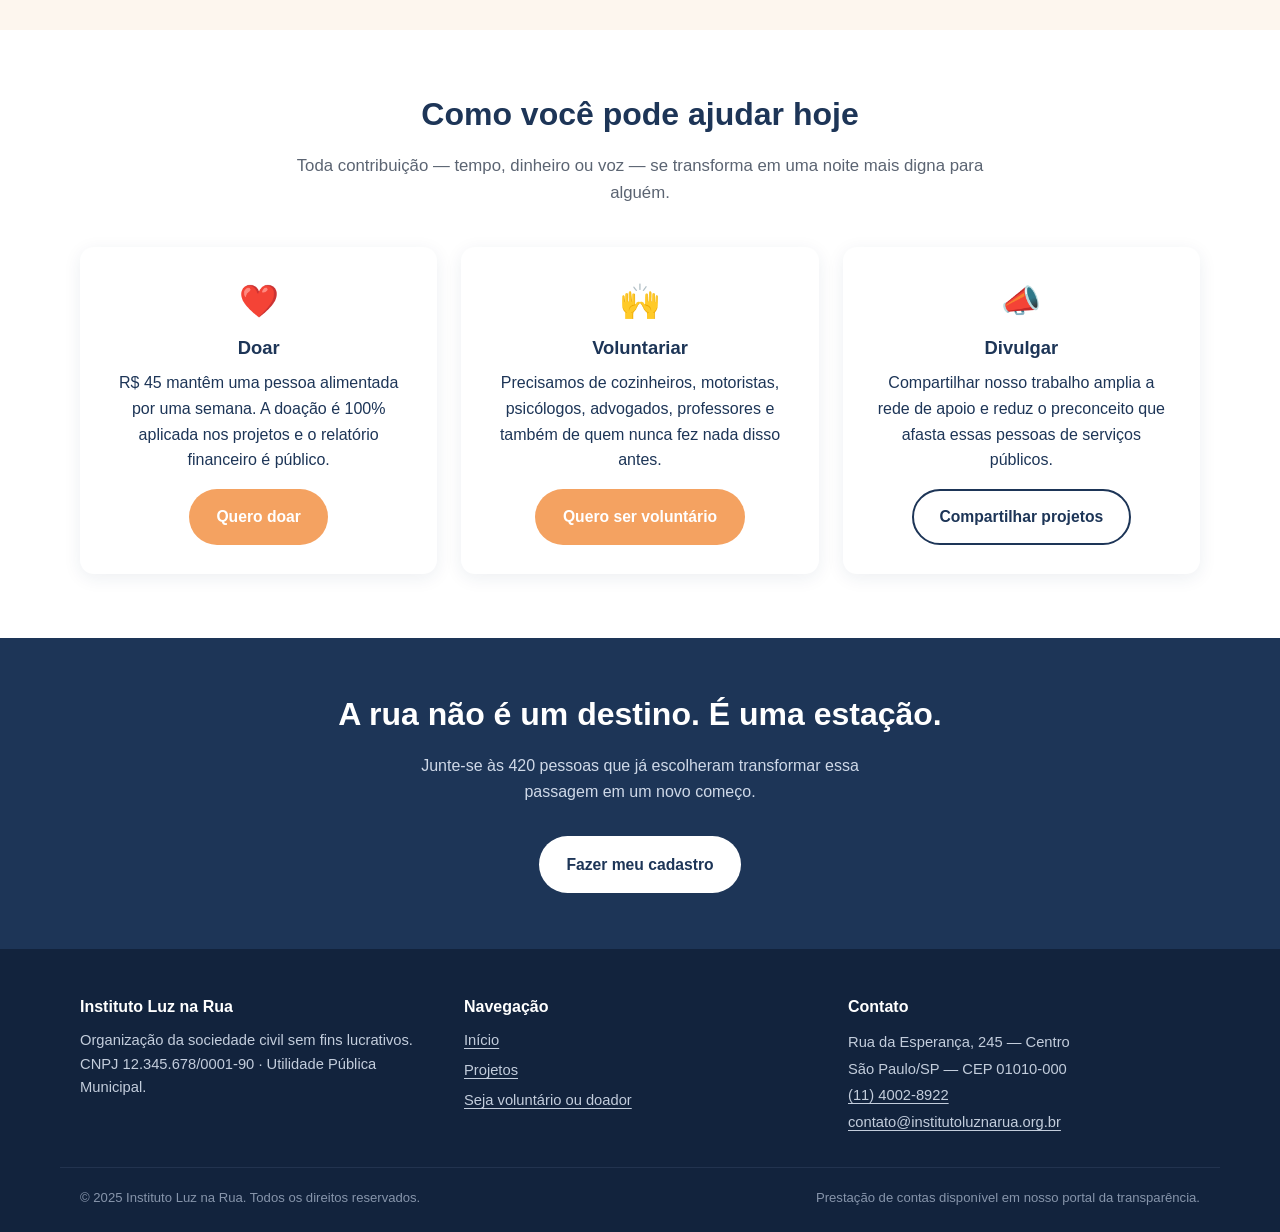
==== commit b29f83a0: "Atualização de imagens Adicionando Imagens" ====
--- a/index.html
+++ b/index.html
@@ -15,6 +15,8 @@
   <meta property="og:title" content="Instituto Luz na Rua | Alimentar, acolher e recomeçar">
   <meta property="og:description" content="Transformamos a rua em ponto de partida. Conheça nossos projetos e faça parte dessa rede de cuidado.">
   <meta property="og:locale" content="pt_BR">
+  <meta property="og:image" content="https://www.institutoluznarua.org.br/imagens/hero-distribuicao.jpg">
+  <meta property="og:image:alt" content="Voluntários servindo sopa quente para pessoas em situação de rua à noite, em uma praça pública.">
 
   <link rel="icon" href="data:image/svg+xml,<svg xmlns='http://www.w3.org/2000/svg' viewBox='0 0 48 48'><circle cx='24' cy='20' r='10' fill='%23f4a261'/><path d='M6 42h36' stroke='%231d3557' stroke-width='4' stroke-linecap='round'/></svg>">
   <link rel="stylesheet" href="css/estilo.css">
@@ -116,14 +118,17 @@
           </dl>
         </div>
 
+        <!-- ALTERADO: ilustração de emojis substituída por <img> real -->
         <figure class="hero__figura">
-          <div class="hero__ilustracao" role="img"
-               aria-label="Ilustração de uma praça com uma banca de distribuição de alimentos iluminada por um poste de luz.">
-            <span class="hero__emoji" aria-hidden="true">🍲</span>
-            <span class="hero__emoji" aria-hidden="true">🤝</span>
-            <span class="hero__emoji" aria-hidden="true">💡</span>
-            <span class="hero__emoji" aria-hidden="true">🧥</span>
-          </div>
+          <img
+            src="imagens/hero-distribuicao.jpg"
+            alt="Voluntários com coletes refletivos laranja servindo sopa quente de uma panela grande para pessoas em situação de rua enfileiradas em uma praça à noite, sob iluminação pública."
+            width="1400"
+            height="933"
+            loading="eager"
+            fetchpriority="high"
+            decoding="async"
+            class="hero__imagem">
           <figcaption>Distribuição noturna de refeições quentes no Centro de São Paulo.</figcaption>
         </figure>
 
@@ -143,6 +148,18 @@
             atuação permanente em três regionais da cidade e uma rede de mais de 400
             voluntários.
           </p>
+
+          <!-- ALTERADO: imagem histórica de 2011 inserida logo após o parágrafo da fundação -->
+          <figure class="texto-corrido__figura">
+            <img
+              src="imagens/sopa_fraterna_2011.jpg"
+              alt="Fotografia em preto e branco, de 2011, mostrando voluntários com coletes servindo sopa de panelas grandes em uma mesa, na Praça da Sé, com a Catedral ao fundo. Uma placa na mesa diz 'Ação de Graças – Sopa Fraterna 2011'."
+              width="1200"
+              height="800"
+              loading="lazy"
+              decoding="async">
+            <figcaption>Primeira ação registrada: Sopa Fraterna na Praça da Sé, 2011.</figcaption>
+          </figure>
 
           <p>
             Nosso trabalho não termina na refeição. Entendemos que sair da rua exige
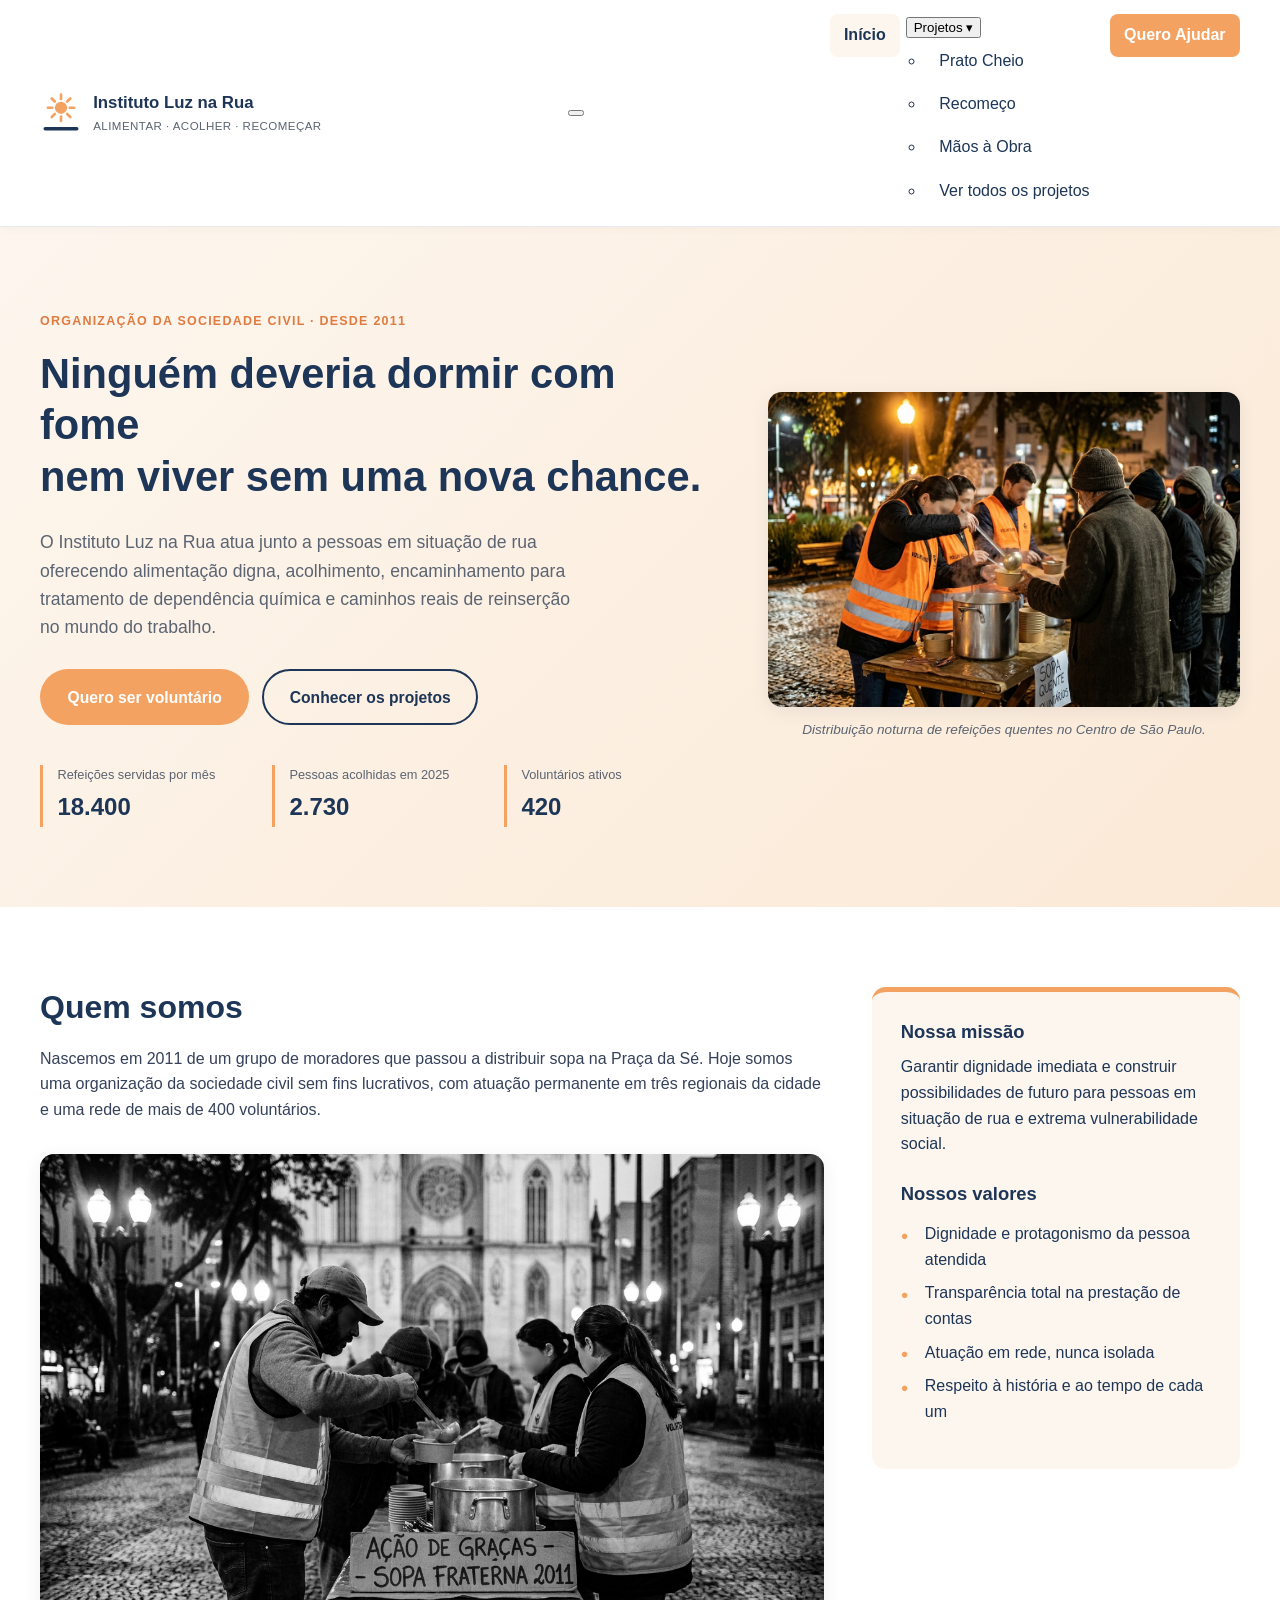
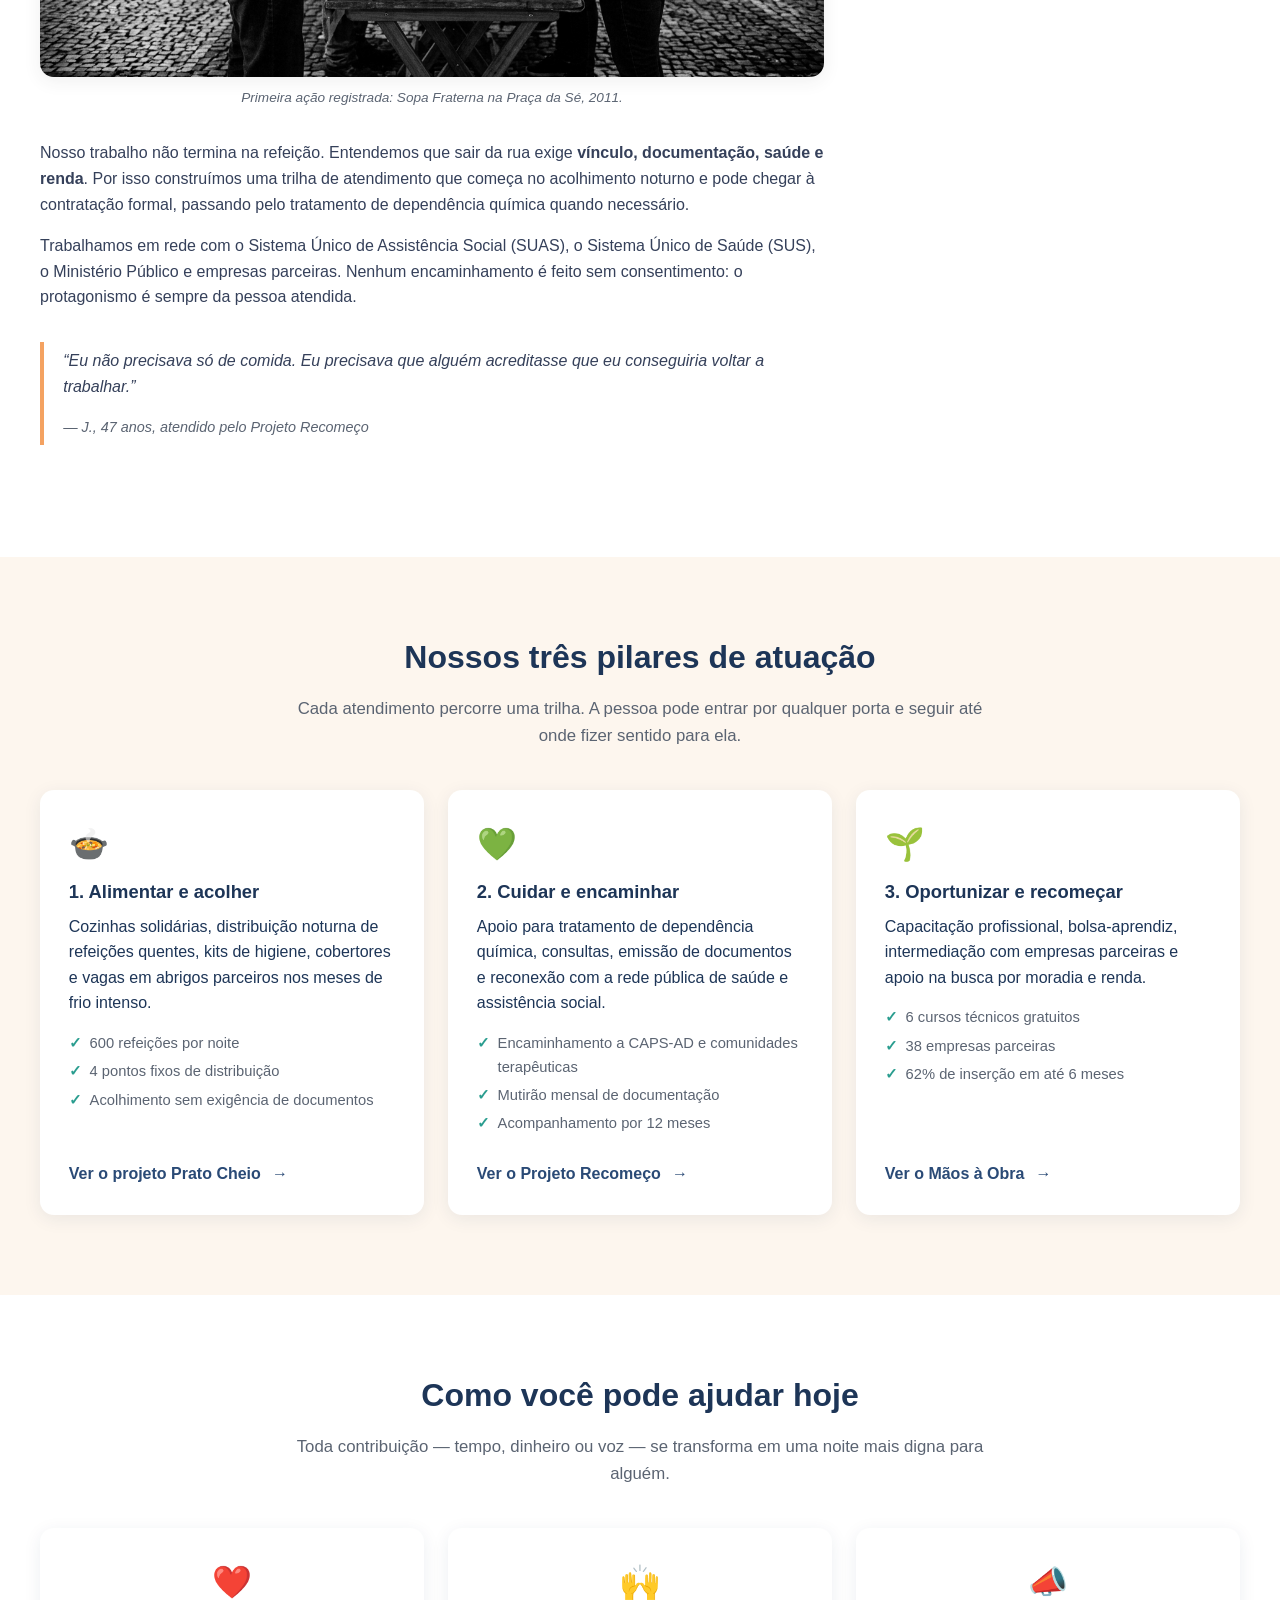
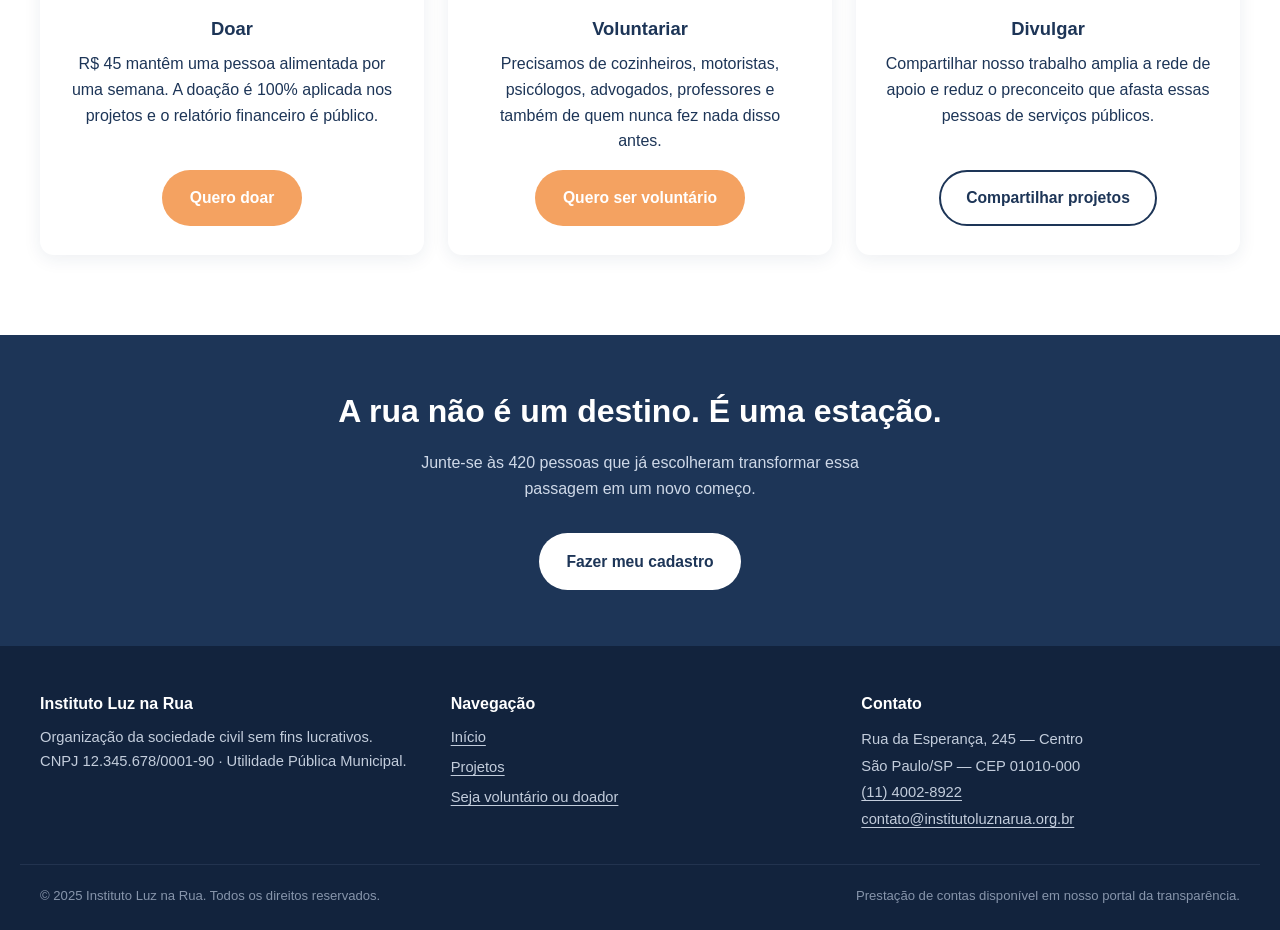
==== commit 5036fd8e: "dropdown - hamburguer add Atualização para podr fazer dropdown, hamburguer entre outras melhorias pa" ====
--- a/index.html
+++ b/index.html
@@ -18,7 +18,7 @@
   <meta property="og:image" content="https://www.institutoluznarua.org.br/imagens/hero-distribuicao.jpg">
   <meta property="og:image:alt" content="Voluntários servindo sopa quente para pessoas em situação de rua à noite, em uma praça pública.">
 
-  <link rel="icon" href="data:image/svg+xml,<svg xmlns='http://www.w3.org/2000/svg' viewBox='0 0 48 48'><circle cx='24' cy='20' r='10' fill='%23f4a261'/><path d='M6 42h36' stroke='%231d3557' stroke-width='4' stroke-linecap='round'/></svg>">
+  <link rel="icon" href="data:image/svg+xml,%3Csvg xmlns='http://www.w3.org/2000/svg' viewBox='0 0 48 48'%3E%3Ccircle cx='24' cy='20' r='10' fill='%23f4a261'/%3E%3Cpath d='M6 42h36' stroke='%231d3557' stroke-width='4' stroke-linecap='round'/%3E%3C/svg%3E">
   <link rel="stylesheet" href="css/estilo.css">
 
   <script type="application/ld+json">
@@ -66,10 +66,35 @@
         </span>
       </a>
 
-      <nav class="navegacao" aria-label="Navegação principal">
+      <!-- Botão hambúrguer (visível apenas em telas pequenas) -->
+      <button class="menu-toggle" type="button"
+              aria-expanded="false"
+              aria-controls="menu-principal"
+              aria-label="Abrir menu de navegação">
+        <span class="menu-toggle__barra"></span>
+        <span class="menu-toggle__barra"></span>
+        <span class="menu-toggle__barra"></span>
+      </button>
+
+      <nav id="menu-principal" class="navegacao" aria-label="Navegação principal">
         <ul class="navegacao__lista">
           <li><a href="index.html" aria-current="page">Início</a></li>
-          <li><a href="projetos.html">Projetos</a></li>
+
+          <!-- Item com dropdown -->
+          <li class="tem-submenu">
+            <button class="navegacao__botao" type="button"
+                    aria-expanded="false"
+                    aria-haspopup="true">
+              Projetos <span aria-hidden="true">▾</span>
+            </button>
+            <ul class="submenu">
+              <li><a href="projetos.html#prato-cheio">Prato Cheio</a></li>
+              <li><a href="projetos.html#recomeco">Recomeço</a></li>
+              <li><a href="projetos.html#maos-a-obra">Mãos à Obra</a></li>
+              <li><a href="projetos.html">Ver todos os projetos</a></li>
+            </ul>
+          </li>
+
           <li><a href="cadastro.html" class="navegacao__destaque">Quero Ajudar</a></li>
         </ul>
       </nav>
@@ -118,7 +143,6 @@
           </dl>
         </div>
 
-        <!-- ALTERADO: ilustração de emojis substituída por <img> real -->
         <figure class="hero__figura">
           <img
             src="imagens/hero-distribuicao.jpg"
@@ -149,7 +173,6 @@
             voluntários.
           </p>
 
-          <!-- ALTERADO: imagem histórica de 2011 inserida logo após o parágrafo da fundação -->
           <figure class="texto-corrido__figura">
             <img
               src="imagens/sopa_fraterna_2011.jpg"
@@ -214,9 +237,9 @@
 
         <div class="grade-cartoes">
 
-          <article class="cartao">
+          <article class="cartao" aria-labelledby="card-pilar-1">
             <span class="cartao__icone" aria-hidden="true">🍲</span>
-            <h3>1. Alimentar e acolher</h3>
+            <h3 id="card-pilar-1">1. Alimentar e acolher</h3>
             <p>
               Cozinhas solidárias, distribuição noturna de refeições quentes, kits de higiene,
               cobertores e vagas em abrigos parceiros nos meses de frio intenso.
@@ -226,12 +249,14 @@
               <li>4 pontos fixos de distribuição</li>
               <li>Acolhimento sem exigência de documentos</li>
             </ul>
-            <a href="projetos.html#prato-cheio" class="link-seta">Ver o projeto Prato Cheio</a>
-          </article>
-
-          <article class="cartao">
+            <a href="projetos.html#prato-cheio" class="link-seta">
+              Ver o projeto Prato Cheio<span class="sr-only"> — Alimentar e acolher</span>
+            </a>
+          </article>
+
+          <article class="cartao" aria-labelledby="card-pilar-2">
             <span class="cartao__icone" aria-hidden="true">💚</span>
-            <h3>2. Cuidar e encaminhar</h3>
+            <h3 id="card-pilar-2">2. Cuidar e encaminhar</h3>
             <p>
               Apoio para tratamento de dependência química, consultas, emissão de documentos
               e reconexão com a rede pública de saúde e assistência social.
@@ -241,12 +266,14 @@
               <li>Mutirão mensal de documentação</li>
               <li>Acompanhamento por 12 meses</li>
             </ul>
-            <a href="projetos.html#recomeco" class="link-seta">Ver o Projeto Recomeço</a>
-          </article>
-
-          <article class="cartao">
+            <a href="projetos.html#recomeco" class="link-seta">
+              Ver o Projeto Recomeço<span class="sr-only"> — Cuidar e encaminhar</span>
+            </a>
+          </article>
+
+          <article class="cartao" aria-labelledby="card-pilar-3">
             <span class="cartao__icone" aria-hidden="true">🌱</span>
-            <h3>3. Oportunizar e recomeçar</h3>
+            <h3 id="card-pilar-3">3. Oportunizar e recomeçar</h3>
             <p>
               Capacitação profissional, bolsa-aprendiz, intermediação com empresas parceiras
               e apoio na busca por moradia e renda.
@@ -256,7 +283,9 @@
               <li>38 empresas parceiras</li>
               <li>62% de inserção em até 6 meses</li>
             </ul>
-            <a href="projetos.html#maos-a-obra" class="link-seta">Ver o Mãos à Obra</a>
+            <a href="projetos.html#maos-a-obra" class="link-seta">
+              Ver o Mãos à Obra<span class="sr-only"> — Oportunizar e recomeçar</span>
+            </a>
           </article>
 
         </div>
@@ -277,9 +306,9 @@
 
         <div class="grade-cartoes grade-cartoes--tres">
 
-          <article class="cartao cartao--acao">
+          <article class="cartao cartao--acao" aria-labelledby="card-acao-1">
             <span class="cartao__icone" aria-hidden="true">❤️</span>
-            <h3>Doar</h3>
+            <h3 id="card-acao-1">Doar</h3>
             <p>
               R$ 45 mantêm uma pessoa alimentada por uma semana. A doação é 100% aplicada
               nos projetos e o relatório financeiro é público.
@@ -287,9 +316,9 @@
             <a href="cadastro.html?perfil=doador" class="botao botao--primario">Quero doar</a>
           </article>
 
-          <article class="cartao cartao--acao">
+          <article class="cartao cartao--acao" aria-labelledby="card-acao-2">
             <span class="cartao__icone" aria-hidden="true">🙌</span>
-            <h3>Voluntariar</h3>
+            <h3 id="card-acao-2">Voluntariar</h3>
             <p>
               Precisamos de cozinheiros, motoristas, psicólogos, advogados, professores e
               também de quem nunca fez nada disso antes.
@@ -297,9 +326,9 @@
             <a href="cadastro.html?perfil=voluntario" class="botao botao--primario">Quero ser voluntário</a>
           </article>
 
-          <article class="cartao cartao--acao">
+          <article class="cartao cartao--acao" aria-labelledby="card-acao-3">
             <span class="cartao__icone" aria-hidden="true">📣</span>
-            <h3>Divulgar</h3>
+            <h3 id="card-acao-3">Divulgar</h3>
             <p>
               Compartilhar nosso trabalho amplia a rede de apoio e reduz o preconceito
               que afasta essas pessoas de serviços públicos.
--- a/css/estilo.css
+++ b/css/estilo.css
@@ -17,6 +17,14 @@
   --sombra: 0 4px 18px rgba(29, 53, 87, 0.08);
   --raio: 14px;
   --max: 1160px;
+
+  /* Tokens de espaçamento modular (base 8px) */
+  --esp-1: .5rem;
+  --esp-2: 1rem;
+  --esp-3: 1.5rem;
+  --esp-4: 2rem;
+  --esp-6: 3rem;
+  --esp-8: 4rem;
 }
 
 /* ---------- Reset básico ---------- */
@@ -174,16 +182,39 @@
   color: var(--azul);
 }
 
-.hero__figura { margin: 0; }
-.hero__ilustracao {
-  background: var(--branco);
+/* ---------- Imagens ---------- */
+.hero__imagem {
+  width: 100%;
+  height: auto;
+  aspect-ratio: 3 / 2;
+  object-fit: cover;
   border-radius: var(--raio);
   box-shadow: var(--sombra);
-  aspect-ratio: 4/3;
-  display: flex; align-items: center; justify-content: center;
-  flex-wrap: wrap; gap: 1rem; padding: 2rem;
-  font-size: 3.2rem;
-}
+  display: block;
+}
+
+.texto-corrido__figura { margin: 2rem 0; }
+
+.texto-corrido__figura img {
+  width: 100%;
+  height: auto;
+  aspect-ratio: 3 / 2;
+  object-fit: cover;
+  border-radius: var(--raio);
+  box-shadow: var(--sombra);
+  display: block;
+  filter: grayscale(100%);
+}
+
+.texto-corrido__figura figcaption {
+  font-size: .85rem;
+  color: var(--cinza);
+  font-style: italic;
+  text-align: center;
+  margin-top: .6rem;
+}
+
+.hero__figura { margin: 0; }
 .hero__figura figcaption {
   font-size: .85rem; color: var(--cinza); text-align: center;
   margin-top: .75rem; font-style: italic;
@@ -482,7 +513,6 @@
   margin-top: .3rem;
 }
 
-/* Estados de validação nativa */
 .campo input:user-invalid,
 .campo select:user-invalid,
 .campo textarea:user-invalid {
@@ -494,7 +524,6 @@
   border-color: var(--verde);
 }
 
-/* Radio / Checkbox customizados */
 .opcoes { display: flex; flex-wrap: wrap; gap: .6rem; }
 .opcoes--checks { gap: .5rem; }
 
@@ -529,7 +558,6 @@
 }
 .opcao--termo input { margin-top: .25rem; flex-shrink: 0; }
 
-/* Ações do formulário */
 .formulario__acoes {
   display: flex; gap: .75rem; justify-content: flex-end;
   flex-wrap: wrap; padding-top: 1.25rem;
@@ -541,7 +569,6 @@
   margin: .75rem 0 0;
 }
 
-/* Mensagem de sucesso */
 .mensagem-sucesso {
   background: var(--verde-claro);
   border-left: 5px solid var(--verde);
@@ -551,7 +578,122 @@
 }
 .mensagem-sucesso h2 { color: var(--verde); }
 
-/* ---------- Responsividade ---------- */
+/* ============================================================
+   SISTEMA DE GRID DE 12 COLUNAS — MOBILE FIRST
+   Breakpoints:
+     xs  → até 479px        (padrão, sem media query)
+     sm  → 480px a 639px    (celular grande)
+     md  → 640px a 899px    (tablet retrato)
+     lg  → 900px a 1199px   (tablet paisagem / notebook)
+     xl  → 1200px a 1599px  (desktop)
+     2xl → 1600px+          (desktop panorâmico)
+   ============================================================ */
+
+.grid-12 {
+  display: grid;
+  grid-template-columns: repeat(12, 1fr);
+  gap: 1.5rem;
+}
+
+.col-1  { grid-column: span 1; }
+.col-2  { grid-column: span 2; }
+.col-3  { grid-column: span 3; }
+.col-4  { grid-column: span 4; }
+.col-5  { grid-column: span 5; }
+.col-6  { grid-column: span 6; }
+.col-7  { grid-column: span 7; }
+.col-8  { grid-column: span 8; }
+.col-9  { grid-column: span 9; }
+.col-10 { grid-column: span 10; }
+.col-11 { grid-column: span 11; }
+.col-12 { grid-column: span 12; }
+
+/* ---------- Breakpoint 1: sm (480px+) — celular grande ---------- */
+@media (min-width: 480px) {
+  .sm\:col-3  { grid-column: span 3; }
+  .sm\:col-4  { grid-column: span 4; }
+  .sm\:col-6  { grid-column: span 6; }
+  .sm\:col-8  { grid-column: span 8; }
+  .sm\:col-12 { grid-column: span 12; }
+}
+
+/* ---------- Breakpoint 2: md (640px+) — tablet retrato ---------- */
+@media (min-width: 640px) {
+  .md\:col-3  { grid-column: span 3; }
+  .md\:col-4  { grid-column: span 4; }
+  .md\:col-6  { grid-column: span 6; }
+  .md\:col-8  { grid-column: span 8; }
+  .md\:col-9  { grid-column: span 9; }
+  .md\:col-12 { grid-column: span 12; }
+
+  .grade-cartoes,
+  .grade-cartoes--tres { grid-template-columns: repeat(2, 1fr); }
+  .rodape__grade { grid-template-columns: repeat(2, 1fr); }
+}
+
+/* ---------- Breakpoint 3: lg (900px+) — tablet paisagem / notebook ---------- */
+@media (min-width: 900px) {
+  .lg\:col-3  { grid-column: span 3; }
+  .lg\:col-4  { grid-column: span 4; }
+  .lg\:col-5  { grid-column: span 5; }
+  .lg\:col-6  { grid-column: span 6; }
+  .lg\:col-7  { grid-column: span 7; }
+  .lg\:col-8  { grid-column: span 8; }
+  .lg\:col-9  { grid-column: span 9; }
+  .lg\:col-12 { grid-column: span 12; }
+
+  .grade-cartoes,
+  .grade-cartoes--tres { grid-template-columns: repeat(3, 1fr); }
+  .rodape__grade { grid-template-columns: repeat(3, 1fr); }
+
+  /* Refatoração para grid de 12 colunas em telas grandes */
+  .hero__interno      { grid-template-columns: repeat(12, 1fr); }
+  .hero__texto        { grid-column: span 7; }
+  .hero__figura       { grid-column: span 5; }
+
+  .secao__grade       { grid-template-columns: repeat(12, 1fr); }
+  .texto-corrido      { grid-column: span 8; }
+  .cartao-lateral     { grid-column: span 4; }
+
+  .projeto__grade     { grid-template-columns: repeat(12, 1fr); }
+  .projeto__midia     { grid-column: span 5; }
+  .projeto__conteudo  { grid-column: span 7; }
+  .projeto__grade--invertido .projeto__midia    { grid-column: span 5; }
+  .projeto__grade--invertido .projeto__conteudo { grid-column: span 7; }
+
+  .container--formulario { grid-template-columns: repeat(12, 1fr); }
+  .formulario__lateral   { grid-column: span 4; }
+  .formulario__principal { grid-column: span 8; }
+}
+
+/* ---------- Breakpoint 4: xl (1200px+) — desktop ---------- */
+@media (min-width: 1200px) {
+  :root { --max: 1240px; }
+
+  .xl\:col-3 { grid-column: span 3; }
+  .xl\:col-4 { grid-column: span 4; }
+  .xl\:col-6 { grid-column: span 6; }
+
+  .secao { padding: 5rem 0; }
+  .hero  { padding: 5rem 0; }
+}
+
+/* ---------- Breakpoint 5: 2xl (1600px+) — desktop panorâmico ---------- */
+@media (min-width: 1600px) {
+  :root { --max: 1400px; }
+
+  body { font-size: 1.0625rem; }
+
+  .secao { padding: 6rem 0; }
+  .hero  { padding: 6rem 0; }
+  h1     { font-size: 2.8rem; }
+  h2     { font-size: 2.15rem; }
+}
+
+/* ============================================================
+   AJUSTES PARA TELAS PEQUENAS (mantidos como refinamento)
+   ============================================================ */
+/*
 @media (max-width: 960px) {
   .hero__interno,
   .secao__grade,
@@ -578,4 +720,4 @@
   .rodape__base { flex-direction: column; }
   .formulario__acoes { flex-direction: column-reverse; }
   .formulario__acoes .botao { width: 100%; }
-}+}*/
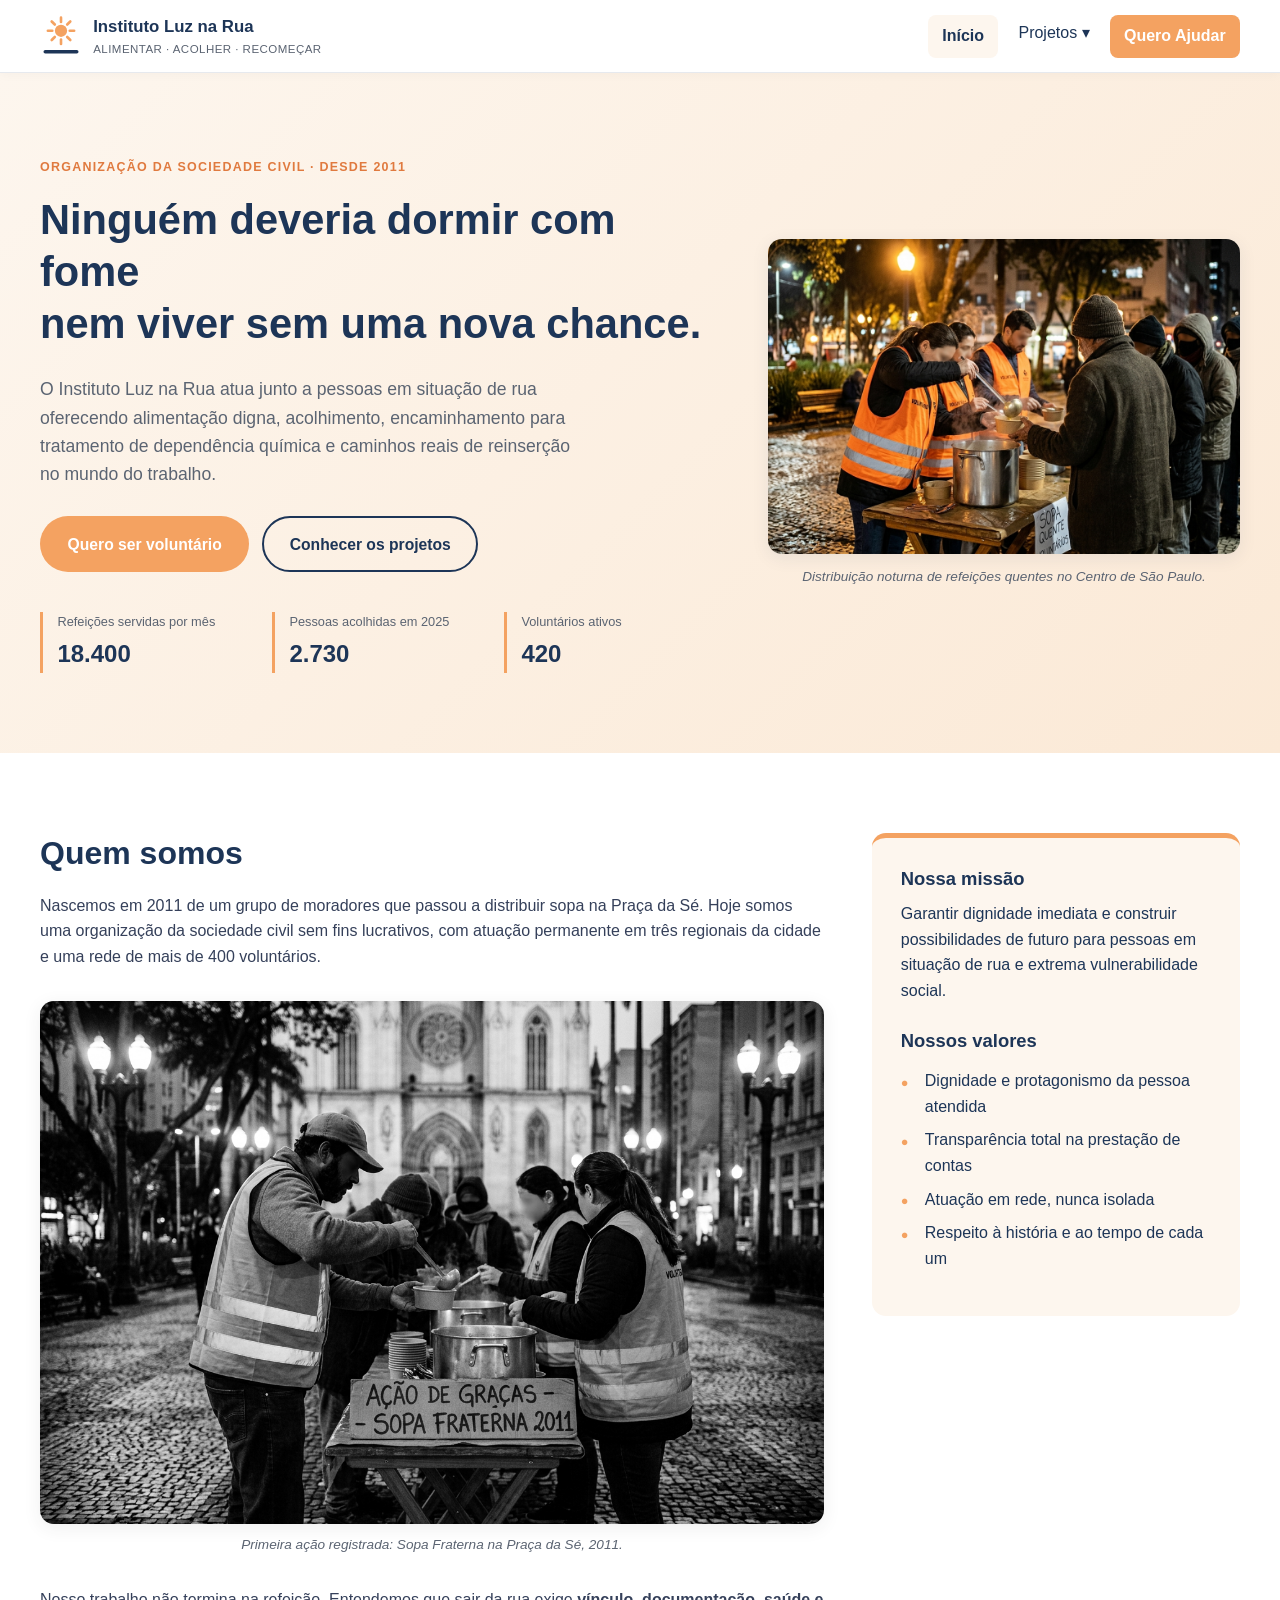
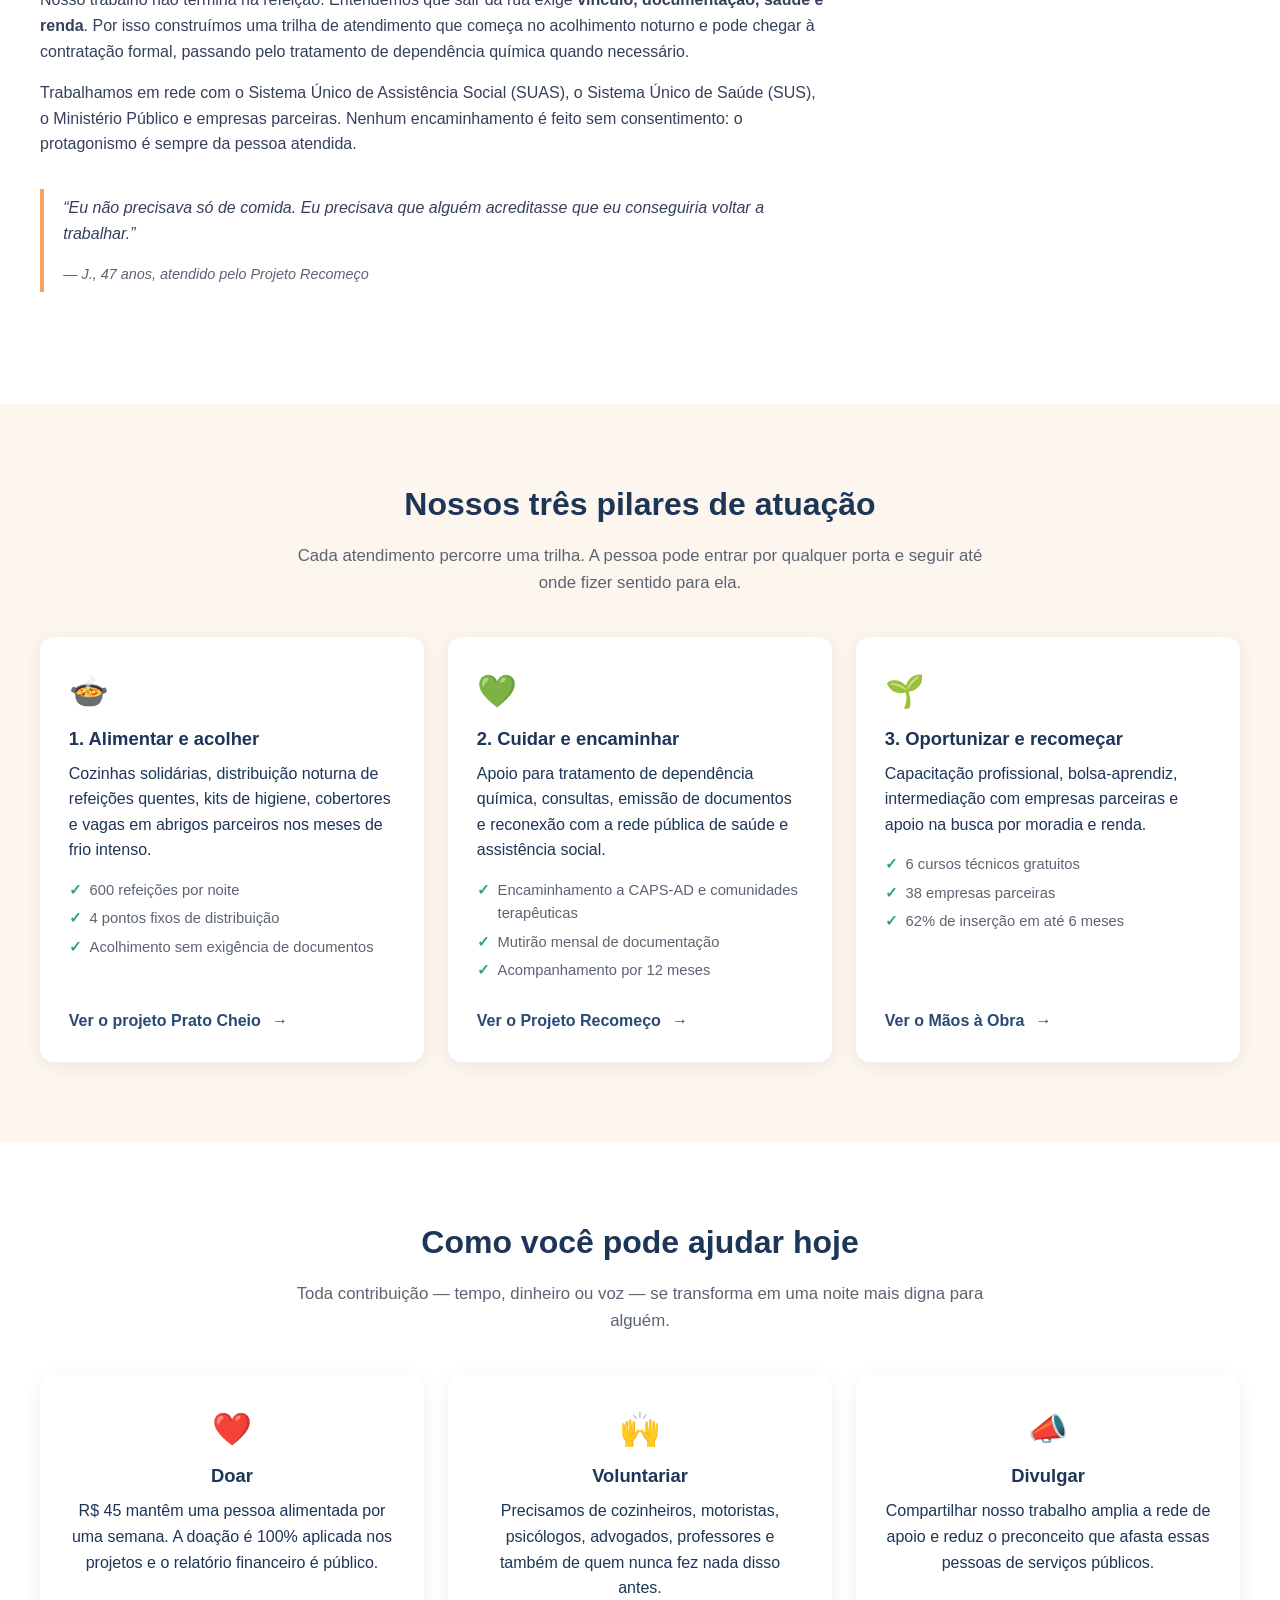
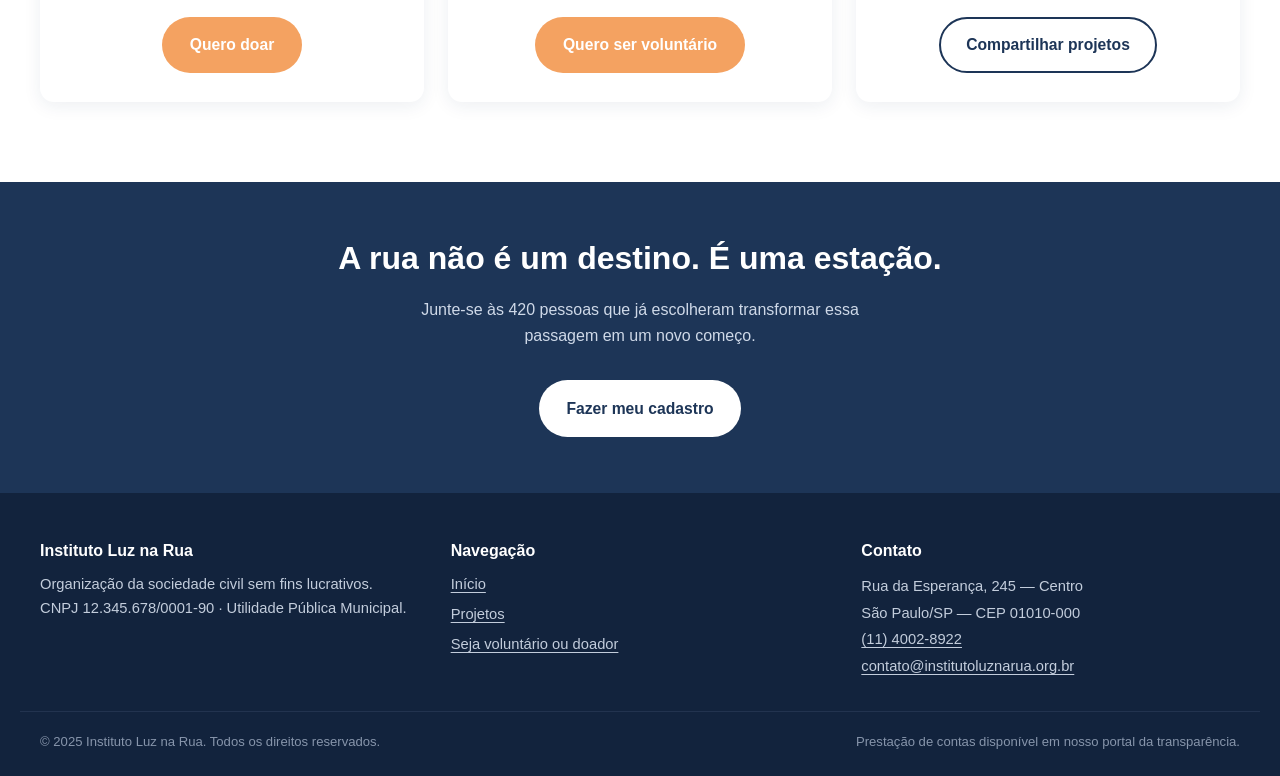
==== commit c3470f8e: "Adicionando TOAST Adicionando alguns Toasts para melhorar a usabilidades e visualização." ====
--- a/index.html
+++ b/index.html
@@ -66,7 +66,6 @@
         </span>
       </a>
 
-      <!-- Botão hambúrguer (visível apenas em telas pequenas) -->
       <button class="menu-toggle" type="button"
               aria-expanded="false"
               aria-controls="menu-principal"
@@ -80,7 +79,6 @@
         <ul class="navegacao__lista">
           <li><a href="index.html" aria-current="page">Início</a></li>
 
-          <!-- Item com dropdown -->
           <li class="tem-submenu">
             <button class="navegacao__botao" type="button"
                     aria-expanded="false"
@@ -392,6 +390,9 @@
     </div>
   </footer>
 
+  <!-- Container do toast (oculto por padrão) -->
+  <div id="toast" class="toast" role="status" aria-live="polite" hidden></div>
+
   <script src="js/script.js"></script>
 </body>
 </html>
--- a/css/estilo.css
+++ b/css/estilo.css
@@ -107,22 +107,41 @@
 .cabecalho__interno {
   display: flex; align-items: center; justify-content: space-between;
   gap: 1.5rem; padding-block: .85rem;
+  position: relative;
 }
 
 .logo { display: flex; align-items: center; gap: .7rem; text-decoration: none; }
 .logo__texto strong { display: block; font-size: 1.05rem; color: var(--azul); }
 .logo__texto small { display: block; font-size: .72rem; color: var(--cinza); letter-spacing: .04em; text-transform: uppercase; }
 
+/* ---------- Menu hambúrguer ---------- */
+.menu-toggle {
+  display: none;
+  background: transparent; border: 0; cursor: pointer;
+  padding: .5rem; flex-direction: column; gap: .3rem;
+  justify-content: center; align-items: center;
+}
+.menu-toggle__barra {
+  display: block; width: 24px; height: 3px;
+  background: var(--azul); border-radius: 2px;
+  transition: transform .2s, opacity .2s;
+}
+
+/* ---------- Navegação ---------- */
 .navegacao__lista {
   display: flex; gap: .35rem; list-style: none; margin: 0; padding: 0;
 }
-.navegacao__lista a {
+.navegacao__lista a,
+.navegacao__botao {
   display: inline-block; padding: .55rem .9rem;
   text-decoration: none; color: var(--azul);
   border-radius: 8px; font-weight: 500;
   transition: background .15s, color .15s;
-}
-.navegacao__lista a:hover { background: var(--bege); color: var(--laranja-escuro); }
+  background: transparent; border: 0; cursor: pointer;
+  font-family: inherit; font-size: 1rem;
+}
+.navegacao__lista a:hover,
+.navegacao__botao:hover { background: var(--bege); color: var(--laranja-escuro); }
 .navegacao__lista a[aria-current="page"] { background: var(--bege); font-weight: 700; }
 .navegacao__destaque {
   background: var(--laranja) !important;
@@ -130,6 +149,47 @@
   font-weight: 700 !important;
 }
 .navegacao__destaque:hover { background: var(--laranja-escuro) !important; }
+
+/* Item com submenu */
+.tem-submenu { position: relative; }
+.navegacao__botao[aria-expanded="true"] { background: var(--bege); }
+
+.submenu {
+  position: absolute; top: 100%; left: 0;
+  background: var(--branco); box-shadow: var(--sombra);
+  border-radius: var(--raio); min-width: 220px;
+  padding: .5rem; list-style: none; margin: .25rem 0 0;
+  display: none; z-index: 200;
+}
+.submenu.aberto { display: block; }
+.submenu a {
+  display: block; padding: .55rem .85rem;
+  border-radius: 8px; text-decoration: none; color: var(--azul);
+}
+.submenu a:hover { background: var(--bege); color: var(--laranja-escuro); }
+
+/* Em telas pequenas: menu vira coluna dentro de um painel */
+@media (max-width: 899px) {
+  .menu-toggle { display: flex; }
+
+  .navegacao {
+    position: absolute; top: 100%; left: 0; right: 0;
+    background: var(--branco); box-shadow: var(--sombra);
+    display: none; padding: 1rem 1.25rem;
+    border-top: 1px solid var(--cinza-claro);
+  }
+  .navegacao.aberto { display: block; }
+
+  .navegacao__lista { flex-direction: column; gap: .25rem; }
+  .navegacao__lista a,
+  .navegacao__botao { display: block; width: 100%; text-align: left; }
+
+  .submenu {
+    position: static; box-shadow: none; padding-left: 1rem;
+    margin-top: .25rem; display: none;
+  }
+  .submenu.aberto { display: block; }
+}
 
 /* ---------- Botões ---------- */
 .botao {
@@ -150,6 +210,15 @@
 
 .botao--claro { background: var(--branco); color: var(--azul); }
 .botao--claro:hover { background: var(--bege); color: var(--azul); }
+
+/* Botão que parece link (usado no Termo de Voluntariado) */
+.link-botao {
+  background: transparent; border: 0; padding: 0;
+  color: var(--azul-claro); text-decoration: underline;
+  text-underline-offset: 3px;
+  cursor: pointer; font: inherit;
+}
+.link-botao:hover { color: var(--laranja-escuro); }
 
 /* ---------- Hero ---------- */
 .hero {
@@ -232,9 +301,18 @@
   padding: 1.8rem;
   box-shadow: var(--sombra);
   display: flex; flex-direction: column;
-  transition: transform .15s;
+  transition: transform .15s, box-shadow .15s;
 }
 .cartao:hover { transform: translateY(-4px); }
+
+/* Foco acessível dentro do cartão (ao navegar por teclado) */
+.cartao:focus-within {
+  outline: 3px solid var(--laranja);
+  outline-offset: 2px;
+  transform: translateY(-4px);
+  box-shadow: 0 8px 24px rgba(29, 53, 87, 0.15);
+}
+
 .cartao__icone { font-size: 2rem; margin-bottom: .6rem; }
 .cartao__lista { list-style: none; padding: 0; margin: 0 0 1.25rem; }
 .cartao__lista li {
@@ -579,6 +657,41 @@
 .mensagem-sucesso h2 { color: var(--verde); }
 
 /* ============================================================
+   MODAL (dialog)
+   ============================================================ */
+.modal {
+  border: 0;
+  border-radius: var(--raio);
+  padding: 0;
+  max-width: 560px;
+  width: 90%;
+  box-shadow: 0 20px 60px rgba(29, 53, 87, 0.25);
+  color: var(--azul);
+}
+.modal::backdrop {
+  background: rgba(29, 53, 87, 0.6);
+  backdrop-filter: blur(2px);
+}
+.modal__cabecalho {
+  display: flex; justify-content: space-between; align-items: center;
+  padding: 1.25rem 1.5rem;
+  border-bottom: 1px solid var(--cinza-claro);
+}
+.modal__cabecalho h2 { margin: 0; font-size: 1.2rem; }
+.modal__fechar {
+  background: transparent; border: 0; cursor: pointer;
+  font-size: 1.75rem; line-height: 1; color: var(--cinza);
+  padding: 0 .25rem;
+}
+.modal__fechar:hover { color: var(--vermelho); }
+.modal__corpo { padding: 1.5rem; }
+.modal__rodape {
+  padding: 1rem 1.5rem;
+  border-top: 1px solid var(--cinza-claro);
+  display: flex; justify-content: flex-end;
+}
+
+/* ============================================================
    SISTEMA DE GRID DE 12 COLUNAS — MOBILE FIRST
    Breakpoints:
      xs  → até 479px        (padrão, sem media query)
@@ -691,33 +804,80 @@
 }
 
 /* ============================================================
-   AJUSTES PARA TELAS PEQUENAS (mantidos como refinamento)
+   AJUSTES PARA TELAS PEQUENAS (mobile first — sem max-width)
    ============================================================ */
-/*
-@media (max-width: 960px) {
-  .hero__interno,
-  .secao__grade,
-  .projeto__grade,
-  .projeto__grade--invertido,
-  .container--formulario,
-  .grade-cartoes,
-  .grade-cartoes--tres,
-  .rodape__grade {
-    grid-template-columns: 1fr;
-  }
-
+
+@media (max-width: 899px) {
   .hero__indicadores { grid-template-columns: repeat(3, 1fr); }
   .projeto__grade--invertido .projeto__midia { order: -1; }
   .formulario__lateral { position: static; }
   .indice { position: static; }
+  .indice__interno { padding-block: .65rem; }
 }
 
 @media (max-width: 620px) {
-  .cabecalho__interno { flex-direction: column; gap: .75rem; }
   .hero__indicadores { grid-template-columns: 1fr; }
   .projeto__numeros { grid-template-columns: 1fr; gap: .75rem; }
   .campo-grupo--numero { grid-template-columns: 1fr; }
   .rodape__base { flex-direction: column; }
   .formulario__acoes { flex-direction: column-reverse; }
   .formulario__acoes .botao { width: 100%; }
-}*/+}
+/* ============================================================
+   TOAST — notificação flutuante não obstrutiva
+   ============================================================ */
+.toast {
+  position: fixed;
+  right: 1.25rem;
+  bottom: 1.25rem;
+  z-index: 1000;
+
+  display: flex;
+  align-items: center;
+  gap: .75rem;
+
+  padding: 1rem 1.25rem;
+  max-width: 360px;
+
+  background: var(--azul);
+  color: var(--branco);
+  border-radius: var(--raio);
+  box-shadow: 0 8px 24px rgba(29, 53, 87, 0.25);
+  border-left: 5px solid var(--laranja);
+
+  font-size: .95rem;
+  line-height: 1.4;
+
+  transform: translateY(120%);
+  opacity: 0;
+  transition: transform .3s ease, opacity .3s ease;
+}
+
+.toast.visivel {
+  transform: translateY(0);
+  opacity: 1;
+}
+
+.toast--sucesso {
+  background: var(--verde);
+  border-left-color: #1b6e63;
+}
+
+.toast--erro {
+  background: var(--vermelho);
+  border-left-color: #8b0d17;
+}
+
+.toast--aviso {
+  background: var(--laranja-escuro);
+  border-left-color: #b65a26;
+}
+
+@media (max-width: 480px) {
+  .toast {
+    right: .75rem;
+    left: .75rem;
+    bottom: .75rem;
+    max-width: none;
+  }
+}
